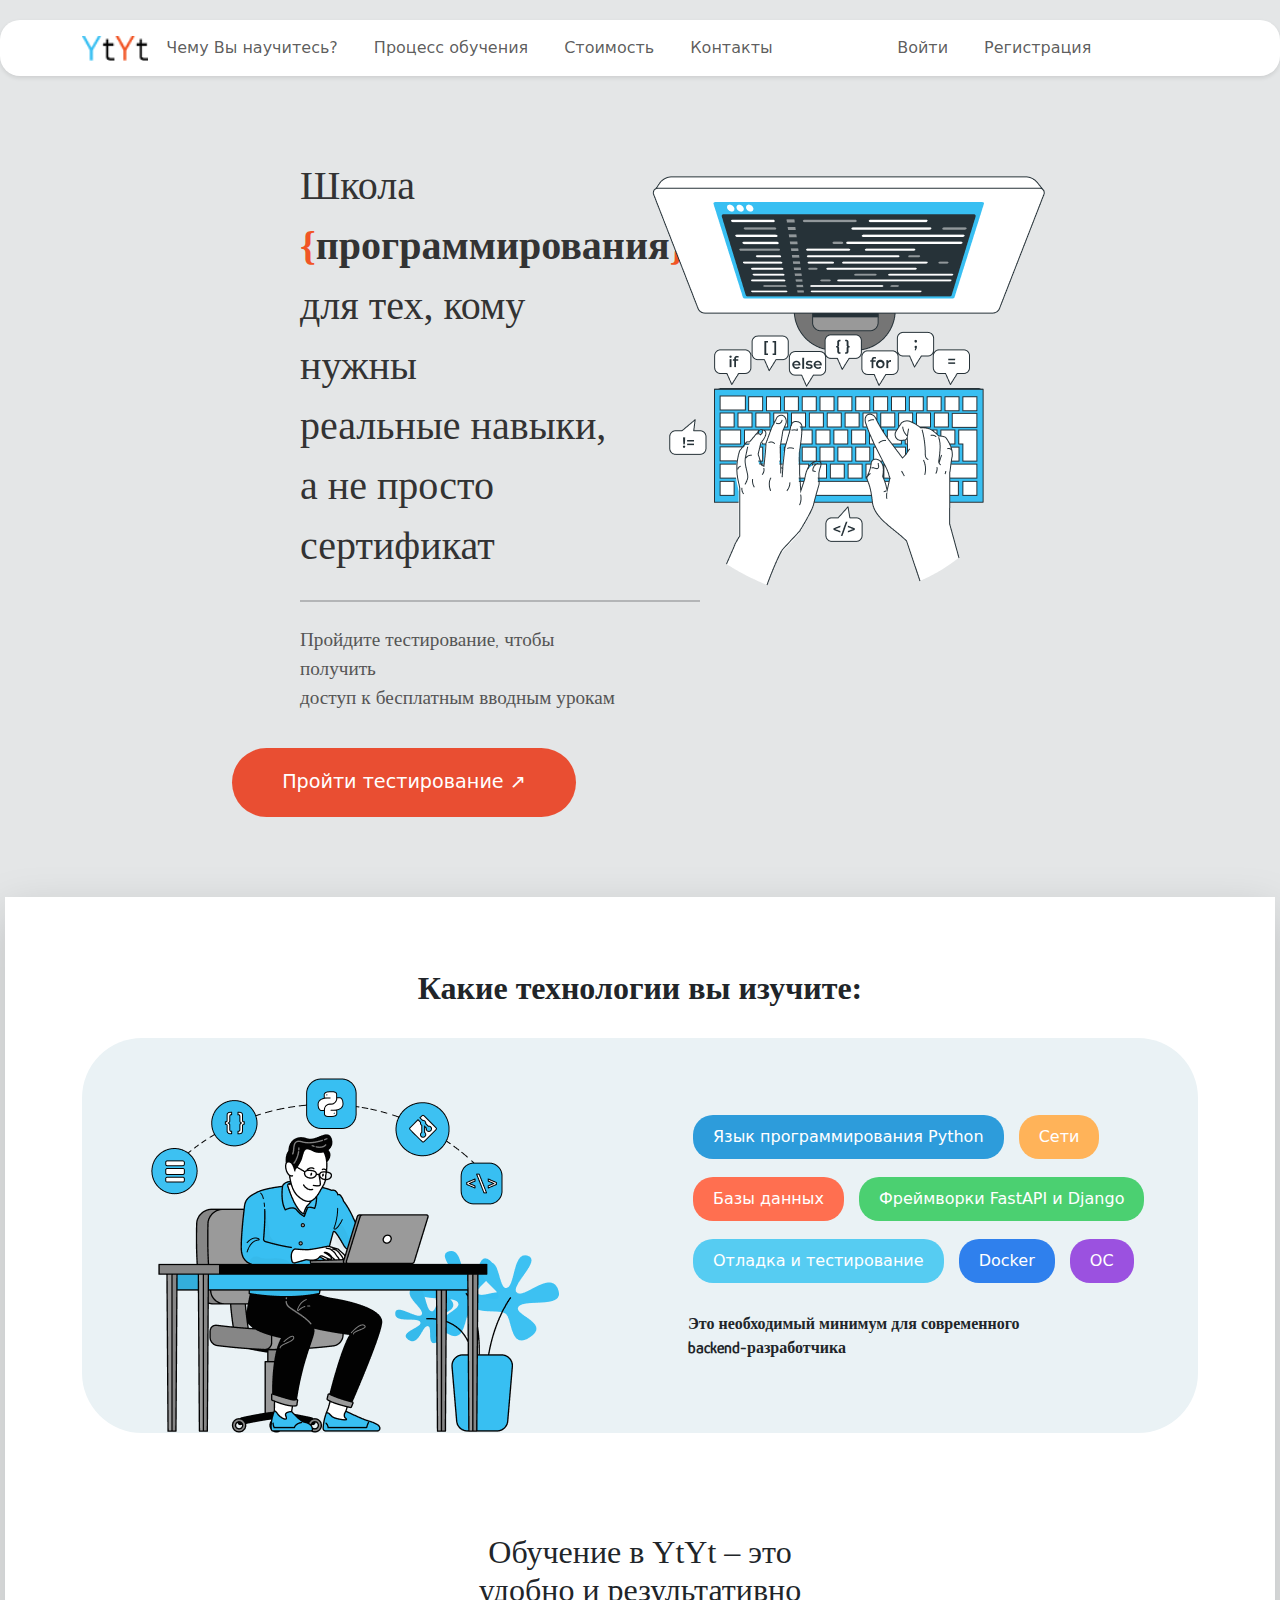
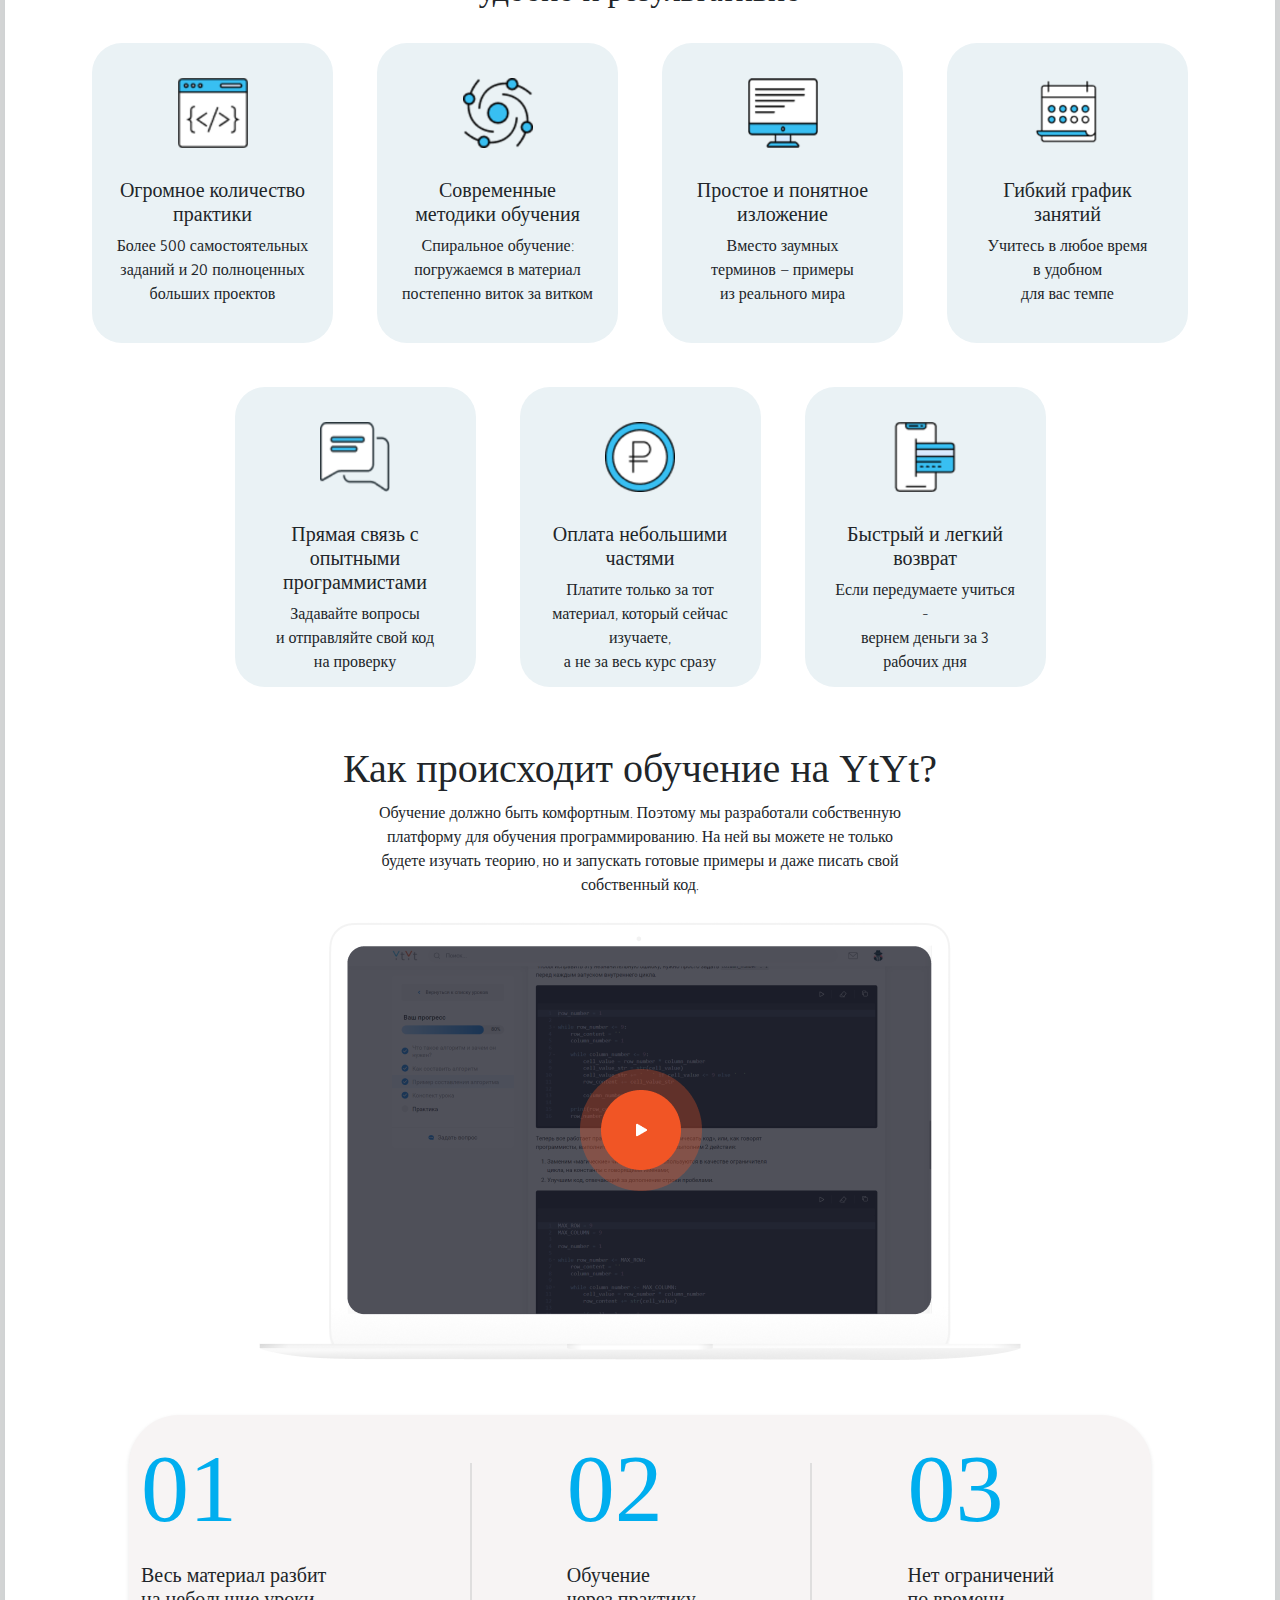
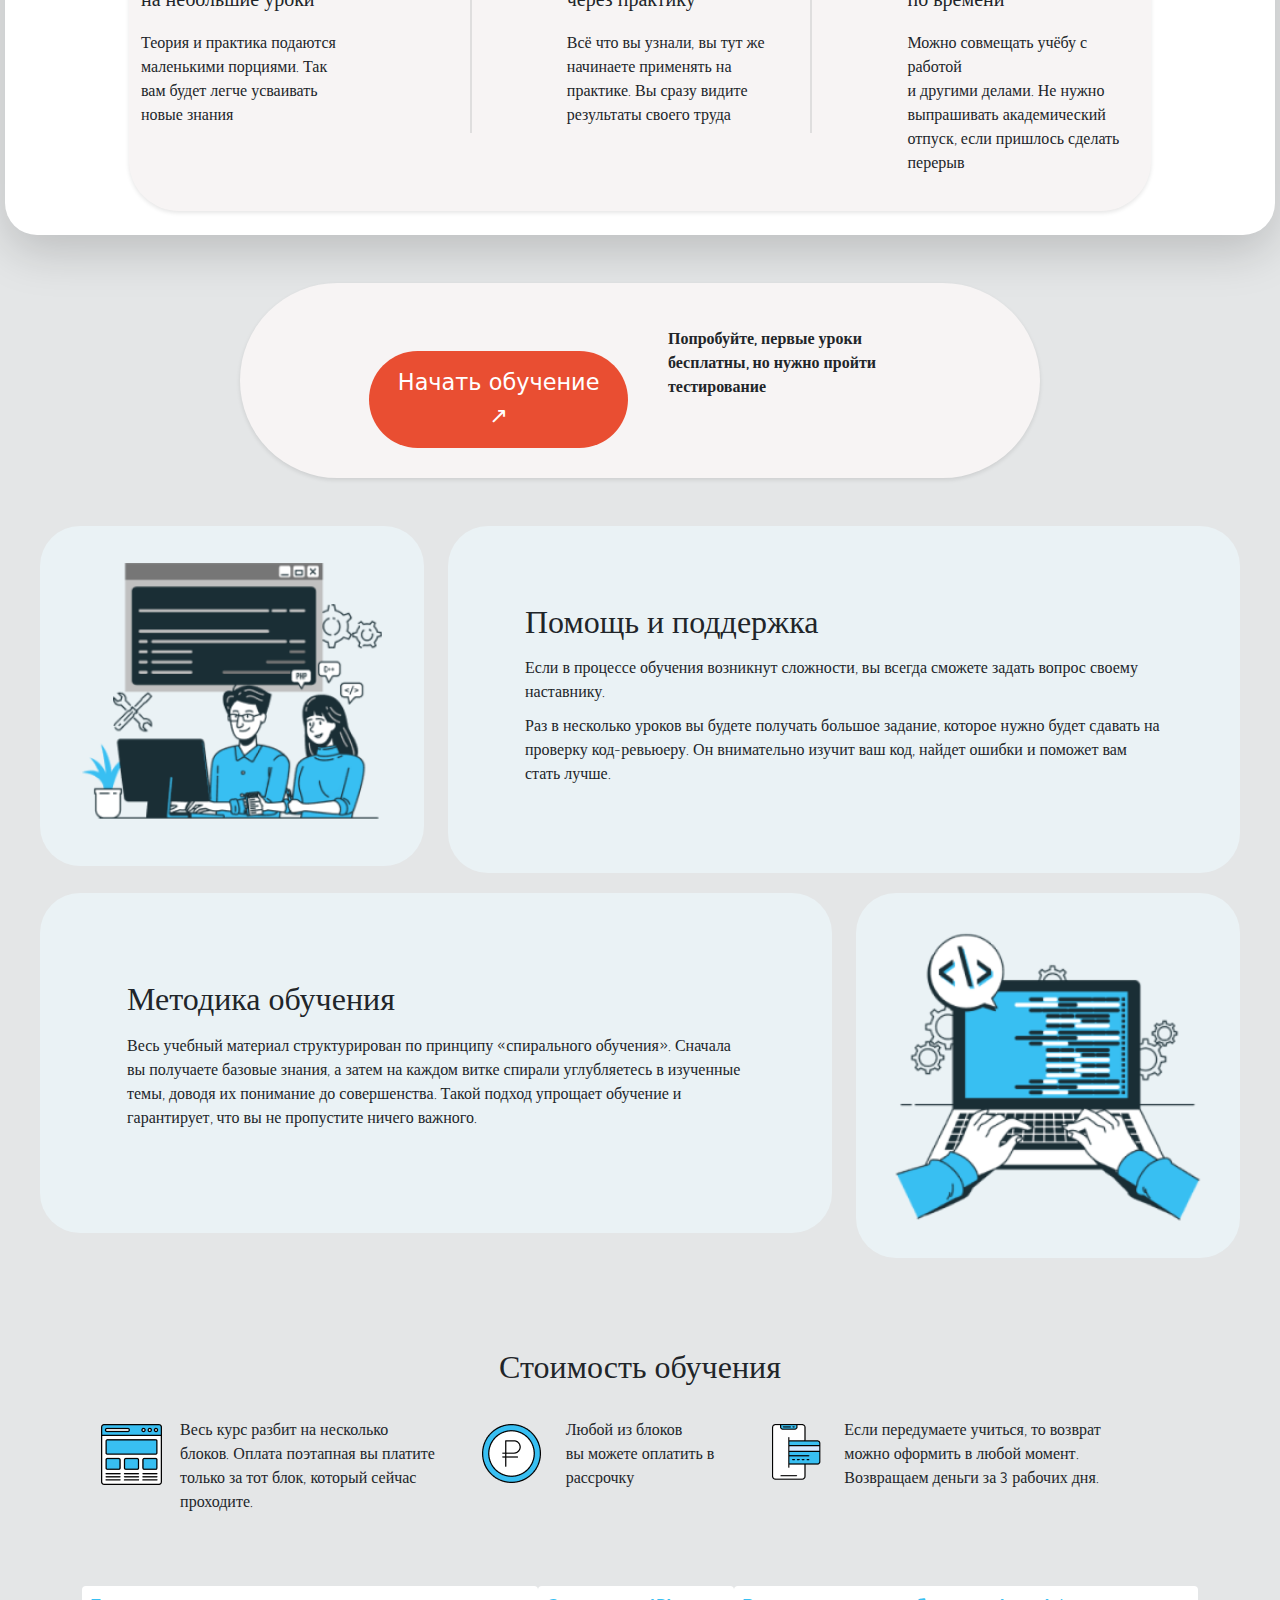
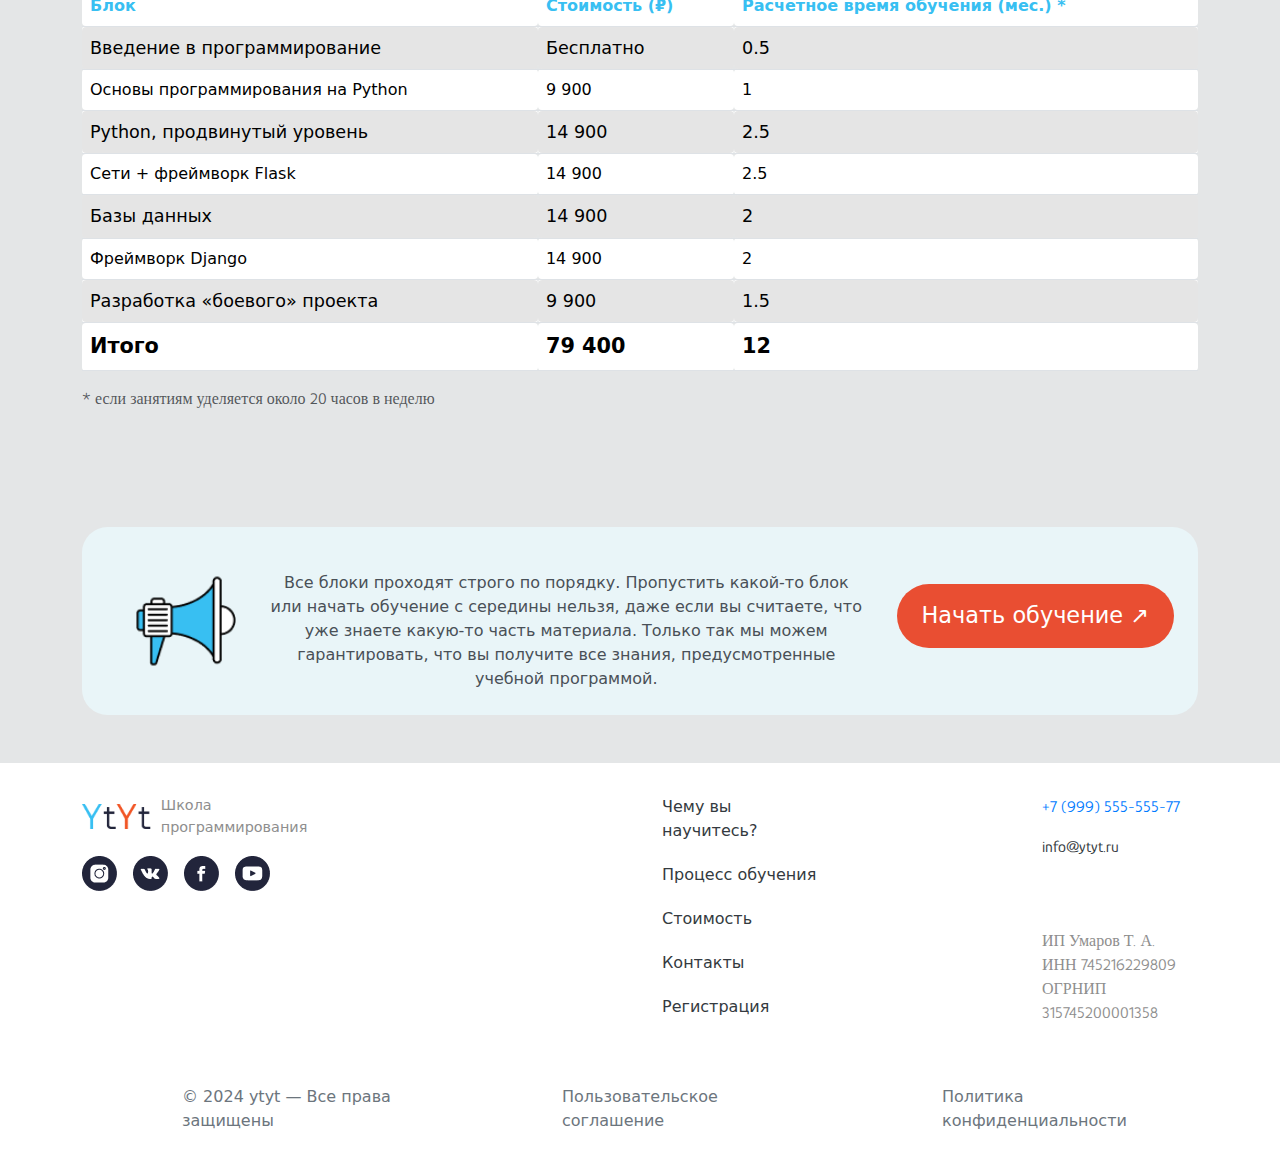
==== index.html @ fc4d0252 "Add files via upload" ====
﻿<!DOCTYPE html>
<html lang="ru">
<head>
    <meta charset="UTF-8">
    <meta name="viewport" content="width=device-width, initial-scale=1.0">
    <title>Школа программирования</title>
    <link rel="stylesheet" href="style.css">
    <script src="js/modal.js"></script>
    <script src="js/video.js"></script>
    <script src="js/jquery-3.5.1.min.js"></script>
    <link href="boostrap/css/bootstrap.min.css" rel="stylesheet">
</head>
<body class="background1">
        <nav class="navbar navbar-expand-lg navbar-white bg-white mx-auto" style="border-radius: 20px; max-width: 1350px; box-shadow: 0 2px 4px rgba(0,0,0,0.1); margin-top: 20px;">
            <div class="container">
                <a href="index.html" title="header-page"><div class="logo">
                    <img src="images/logo.png" alt="Logo">
                </div></a>
              <button class="navbar-toggler" type="button" data-bs-toggle="collapse" data-bs-target="#navbarNavDropdown" aria-controls="navbarNavDropdown" aria-expanded="false" aria-label="Toggle navigation">
                <span class="navbar-toggler-icon"></span>
              </button>
              <div class="collapse navbar-collapse" id="navbarNavDropdown">
                <ul class="navbar-nav">
                  <li class="nav-item">
                    <a class="nav-link" href="" rel="noopener noreferrer" target="_blank" data-bs-toggle="modal" data-bs-target="#NonePage">Чему Вы научитесь?</a>
                  </li>
                  <li class="nav-item">
                    <a class="nav-link" href="" rel="noopener noreferrer" target="_blank" data-bs-toggle="modal" data-bs-target="#NonePage">Процесс обучения</a>
                  </li>
                  <li class="nav-item">
                    <a class="nav-link" href="" rel="noopener noreferrer" target="_blank" data-bs-toggle="modal" data-bs-target="#NonePage">Стоимость</a>
                  </li>
                  <li class="nav-item">
                    <a class="nav-link" href="" rel="noopener noreferrer" target="_blank" data-bs-toggle="modal" data-bs-target="#NonePage">Контакты</a>
                  </li>
                </ul>
                <ul class="navbar-nav mx-auto">
                    <li class="nav-item">
                      <a class="nav-link btn btn-primary" href="login.html">Войти</a>
                    </li>
                    <li class="nav-item">
                      <a class="nav-link btn btn-outline-primary" href="register.html">Регистрация</a>
                    </li>
                  </ul>
              </div>
            </div>
          </nav>
<main>
    <div class="row">
    <section class="hero col-md-6">
        <h2>Школа <span style="font-weight: bold;"><span style="color:#F15525">{</span>программирования<span style="color:#F15525">}</span></span> <br>для тех, кому нужны<br> реальные навыки, <br>а не просто сертификат</h2>
        <hr class="divider">
        <p>Пройдите тестирование, чтобы получить <br> доступ к бесплатным вводным урокам</p>
        <a href="" class="btn1" data-bs-toggle="modal" data-bs-target="#exampleModal">Пройти тестирование ↗</a>
    </section>
    <div class="image-container col-md-4">
        <img src="images/keyboard.png" alt="Keyboard Illustration">
    </div>
</div>
</main>
    

<div class="modal fade" id="exampleModal" tabindex="-1" aria-labelledby="exampleModal" aria-hidden="true">
    <div class="modal-dialog modal-dialog-centered">
        <div class="modal-content">
            <div class="modal-header"  style="border: 0;">
                <button type="button" class="btn-close" data-bs-dismiss="modal" aria-label="Close"></button>
            </div>
            <div class="modal-body" style="border: 0;">
                <h5>Перед тем, как приступить к обучению, необходимо пройти небольшой тест</h5>
                <p style="font-weight: normal; font-family: Arial, Helvetica, sans-serif; margin-top: 20px;">Тест состоит из 4 заданий на логическое мышление и прочие навыки, необходимые программисту. Задания не самые простые. Но ни в коем случае не выбирайте ответы наугад. Если вы не можете дать правильный ответ - выбирайте пункт "Не знаю".</p>
            </div>
            <div class="modal-footer"  style="border: 0;">
                <a href="#test" class="btn2" style="margin-right: 120px;" data-bs-toggle="modal" data-bs-target="#exampleModal2">Начать тест ↗</a>
            </div>
        </div>
    </div>
</div>

<div class="modal fade" id="exampleModal2" tabindex="-1" aria-labelledby="exampleModal2" aria-hidden="true">
    <div class="modal-dialog">
        <div class="modal-content">
            <div class="modal-header" style="border: 0;">
                <h5 class="modal-title-pill" id="exampleModalLabel2">ЗАДАНИЕ №1</h5>
                <button type="button" class="btn-close" data-bs-dismiss="modal" aria-label="Close"></button>
            </div>
            <div class="modal-body" style="border: 0;">
                Иван Иванович купил в магазине у дома несколько пачек макарон по 40 рублей, несколько пачек печенья по 32 рубля и 2 пакета сока. Продавщица сказала, что с него 525 рублей (скидка не предусмотрена). Иван Иванович заявил, что его пытаются обсчитать. Действительно ли продавщица ошиблась в подсчетах?
                <form id="Form1">
                    <div class="form-check mt-3">
                        <input class="form-check-input" type="radio" name="answer" id="answer1" value="option1">
                        <label class="form-check-label" for="answer1">
                            Да, сумма явно неверная
                        </label>
                    </div>
                    <div class="form-check">
                        <input class="form-check-input" type="radio" name="answer" id="answer2" value="option2">
                        <label class="form-check-label" for="answer2">
                            Нет, такая сумма вполне могла получиться
                        </label>
                    </div>
                    <div class="form-check">
                        <input class="form-check-input" type="radio" name="answer" id="answer3" value="option3">
                        <label class="form-check-label" for="answer3">
                            Не знаю, не получается решить
                        </label>
                    </div>
                </form>
            </div>
            <div class="modal-footer" style="border: 0;">
                <a href="#test" class="btn2" style="margin-right: 120px; font-size: 1.5rem;" data-bs-toggle="modal" id="openModalButton">Ответить →</a>
            </div>
        </div>
    </div>
</div>
<div class="modal fade" id="errorModal" tabindex="-1" aria-labelledby="errorModal" aria-hidden="true">
    <div class="modal-dialog">
        <div class="modal-content">
            <div class="modal-header" style="border: 0;">
                <h5 class="modal-title" id="errorModalLabel" style="margin-right: 170px;">Ошибка</h5>
            </div>
            <div class="modal-body" style="border: 0;">
                Пожалуйста, выберите хотя бы один вариант.
            </div>
            <div class="modal-footer" style="border: 0;">
                <a href="#test" class="btn2" style="margin-right: 135px; font-size: 1.5rem;" data-bs-toggle="modal" data-bs-target="#exampleModal2">Назад ←</a>
            </div>
        </div>
    </div>
</div>

<div class="modal fade" id="exampleModal3" tabindex="-1" aria-labelledby="exampleModal3" aria-hidden="true">
    <div class="modal-dialog">
        <div class="modal-content">
            <div class="modal-header" style="border: 0;">
                <h5 class="modal-title-pill" id="exampleModalLabe3">ЗАДАНИЕ №1</h5>
                <button type="button" class="btn-close" data-bs-dismiss="modal" aria-label="Close"></button>
            </div>
            <div class="modal-body" style="border: 0;">
                <h5>Правильно! С логикой у вас все отлично</h5>
                <p style="font-weight: normal; font-family: Arial, Helvetica, sans-serif; margin-top: 20px;">Так как 1 пачка макарон стоит 40 рублей, то любое количество пачек будет стоить четное число рублей. Аналогично с печеньем. А так как пакетов сока ровно 2, то за сок тоже нужно будет отдать четное число рублей. Получается, что ни при каких условиях в результате не может получиться нечетное число 525, а значит, продавщица действительно пыталась обсчитать Ивана Ивановича. <br> <br>В этом задании проверялось ваше логическое мышление. Это критически важный навык для любого программиста.</p>
            </div>
            <div class="modal-footer" style="border: 0;">
                <a href="#test" class="btn2" style="margin-right: 135px; font-size: 1.5rem;" data-bs-toggle="modal" data-bs-target="#exampleModal4">Далее →</a>
            </div>
        </div>
    </div>
</div>

<div class="modal fade" id="exampleModal4" tabindex="-1" aria-labelledby="exampleModal4" aria-hidden="true">
    <div class="modal-dialog">
        <div class="modal-content">
            <div class="modal-header" style="border: 0;">
                <div class="modal-title-pill text-center" style="margin-left: 135px;">
                <img src="images/like.png" alt="like">
                <h5 id="exampleModalLabe4">Набрано 4/4</h5>
            </div>
                <button type="button" class="btn-close" data-bs-dismiss="modal" aria-label="Close"></button>
            </div>
            <div class="modal-body" style="border: 0;">
                <h5>Это великолепный результат! У вас есть все шансы стать отличным программистом. Начните обучение прямо сейчас, доступ ко вводным урокам уже открыт</h5>
            </div>
            <div class="modal-footer" style="border: 0;">
                <a href="#test" class="btn2" style="margin-right: 80px; font-size: 1rem;" data-bs-toggle="modal" data-bs-target="#exampleModal4">Начать учиться бесплатно →</a>
            </div>
        </div>
    </div>
</div>
        <div class="modal fade" id="NonePage" tabindex="-1" aria-labelledby="NonePage" aria-hidden="true">
            <div class="modal-dialog modal-dialog-centered">
                <div class="modal-content">
                    <div class="modal-header"  style="border: 0;">
                        <button type="button" class="btn-close" data-bs-dismiss="modal" aria-label="Close"></button>
                    </div>
                    <div class="modal-body" style="border: 0;">
                        <h5>Упс... Технические шоколадки</h5>
                        <p style="font-weight: normal; font-family: Arial, Helvetica, sans-serif; margin-top: 20px;">Страница пока-что в разработке, но вы не отчаивайтесь</p>
                    </div>
                    <div class="modal-footer"  style="border: 0;">
                        <a target="_blank" href="https://контракт-на-сво.рф" class="btn2" style="margin-right: 50px;">Подписаться на новости ↗</a>
                    </div>
                </div>
            </div>
        </div>
    
<div class="shadow-lg p-4 mb-5 bg-body rounded-bottom-5"  style="margin-left: 5px; margin-right: 5px;">
    <div class="container">
<h2 class="text-center mt-5" style="font-weight: bold; margin-bottom: 30px;">Какие технологии вы изучите:</h2>
<div class="fon2">
<div class="row">
<div class="container text-center col-md-6" style="margin-top: 40px;">
    <div>
      <img src="images/Group_1175.png" alt="технологии">
    </div>
</div>
<div class="container mt-5 px-5 col-md-6">
    <div class="mt-4">
        <span class="tech-bubble bg-python">Язык программирования Python</span>
        <span class="tech-bubble bg-seti">Сети</span>
    </div>
    <div class="mt-2">
        <span class="tech-bubble bg-db">Базы данных</span>
        <span class="tech-bubble bg-framework">Фреймворки FastAPI и Django</span>
    </div>
    <div class="mt-2">
        <span class="tech-bubble bg-debug">Отладка и тестирование</span>
        <span class="tech-bubble bg-docker">Docker</span>
        <span class="tech-bubble bg-os">ОС</span>
    </div>
    <p class="mt-4" style="font-weight: bold;">Это необходимый минимум для современного <Br>backend-разработчика</p>
</div>
</div>
</div>
</div>

    <div class="container mt-5">
        <h2 class="text-center">Обучение в YtYt – это <br>удобно и результативно</h2>
        <div class="row mt-4">
            <div class="col-md-6 col-lg-3">
                <div class="feature-box">
                    <div class="icon"><img src="images/svg-gobbler_1.png" alt="code"></div>
                    <h5>Огромное количество практики</h5>
                    <p>Более 500 самостоятельных<br> заданий и 20 полноценных<br> больших проектов</p>
                </div>
            </div>
            <div class="col-md-6 col-lg-3">
                <div class="feature-box">
                    <div class="icon"><img src="images/svg-gobbler_3.png" alt="methods"></div>
                    <h5>Современные методики обучения</h5>
                    <p>Спиральное обучение: <br>погружаемся в материал <br>постепенно виток за витком</p>
                </div>
            </div>
            <div class="col-md-6 col-lg-3">
                <div class="feature-box">
                    <div class="icon"><img src="images/Group_1182.png" alt="the presentation"></div>
                    <h5>Простое и понятное изложение</h5>
                    <p>Вместо заумных<br> терминов – примеры<br> из реального мира</p>
                </div>
            </div>
            <div class="col-md-6 col-lg-3">
                <div class="feature-box">
                    <div class="icon"><img src="images/Group_1176.png" alt="calendar"></div>
                    <h5>Гибкий график<br> занятий</h5>
                    <p>Учитесь в любое время<br> в удобном<br> для вас темпе</p>
                </div>
            </div>
        </div>
        <div class="row mt-4" style="justify-content: center;">
            <div class="col-md-6 col-lg-3">
                <div class="feature-box">
                    <div class="icon"><img src="images/Group_1195.png" alt="chat"></div>
                    <h5>Прямая связь с опытными<br> программистами</h5>
                    <p>Задавайте вопросы<br> и отправляйте свой код <br>на проверку</p>
                </div>
            </div>
            <div class="col-md-6 col-lg-3">
                <div class="feature-box">
                    <div class="icon"><img src="images/svg-gobbler_(5)_1.png" alt="ruble"></div>
                    <h5>Оплата небольшими <br>частями</h5>
                    <p>Платите только за тот <br>материал, который сейчас<br> изучаете, <br>а не за весь курс сразу</p>
                </div>
            </div>
            <div class="col-md-6 col-lg-3">
                <div class="feature-box">
                    <div class="icon"><img src="images/svg-gobbler_(6)_1.png" alt="mobile"></div>
                    <h5>Быстрый и легкий <br>возврат</h5>
                    <p>Если передумаете учиться<br> - <br>вернем деньги за 3 <br>рабочих дня</p>
                </div>
            </div>
        </div>
    </div>


<div class="container mt-5">
    <h1 class="text-center">Как происходит обучение на YtYt?</h1>
    <p class="text-center">Обучение должно быть комфортным. Поэтому мы разработали собственную <br>платформу для обучения программированию. На ней вы можете не только<br> будете изучать теорию, но и запускать готовые примеры и даже писать свой<br> собственный код.</p>
    <div class="video-container">
        <div class="video-placeholder" onclick="playVideo()">
            <div class="play-button"><img src="images/Group_1178.png" alt="play-button"></div>
        </div>
        <iframe id="video" src="https://www.youtube.com/embed/dQw4w9WgXcQ?enablejsapi=1&rel=0" allow="accelerometer; autoplay; encrypted-media; gyroscope; picture-in-picture" allowfullscreen style="display:none;"></iframe>
    </div>
</div>

<div class="fon3">
<div class="container mt-5">
    <div class="row">
        <div class="col-md-4 feature-box2">
            <h2 class="my-3">01</h2>
            <h5>Весь материал разбит<br> на небольшие уроки</h5>
            <p>Теория и практика подаются<br> маленькими порциями. Так<br> вам будет легче усваивать<br> новые знания</p>
        </div>
        <div class="col-md-1 border-line d-none d-md-block my-5"></div>
        <div class="col-md-3 feature-box2">
            <h2 class="my-3">02</h2>
            <h5>Обучение <br>через практику</h5>
            <p>Всё что вы узнали, вы тут же<br> начинаете применять на <br>практике. Вы сразу видите<br> результаты своего труда</p>
        </div>
        <div class="col-md-1 border-line d-none d-md-block my-5"></div>
        <div class="col-md-3 feature-box2">
            <h2 class="my-3">03</h2>
            <h5>Нет ограничений<br> по времени</h5>
            <p>Можно совмещать учёбу с работой<br> и другими делами. Не нужно <br>выпрашивать академический<br> отпуск, если пришлось сделать<br> перерыв</p>
        </div>
    </div>
</div>
</div>
</div>
    
    
<div class="fon4 mx-auto">
    <div class="container d-flex flex-column align-items-center justify-content-center">
<div class="row">
<div class="text-center mt-5 col-md-6">
    <a href="#test" class="btn2" data-bs-toggle="modal" data-bs-target="#exampleModal">Начать обучение ↗</a>
</div>
<div class="tt mt-4 col-md-6">
<p class="mx-3" style="font-weight: bold;">Попробуйте, первые уроки<br> бесплатны, но нужно пройти<br> тестирование</p>
</div>
</div>
    </div>
</div>

<div class="wrapper mt-5">
    <div class="row">
        <div class="col-md-4">
            <div class="custom-card">
                <div class="image-container2 mx-auto" style="width: 300px; margin-top: 30px; margin-right: 10px;">
                    <img src="images/codde.png" alt="code">
                </div>
            </div>
        </div>
        <div class="col-md-8">
            <div class="custom-card help-support">
                <h3>Помощь и поддержка</h3>
                <p>Если в процессе обучения возникнут сложности, вы всегда сможете задать вопрос своему наставнику.</p>
                <p>Раз в несколько уроков вы будете получать большое задание, которое нужно будет сдавать на проверку код-ревьюеру. Он внимательно изучит ваш код, найдет ошибки и поможет вам стать лучше.</p>
            </div>
        </div>
    </div>
    <div class="row">
        <div class="col-md-8">
            <div class="custom-card2">
                <h3>Методика обучения</h3>
                <p>Весь учебный материал структурирован по принципу «спирального обучения». Сначала вы получаете базовые знания, а затем на каждом витке спирали углубляетесь в изученные темы, доводя их понимание до совершенства. Такой подход упрощает обучение и гарантирует, что вы не пропустите ничего важного.</p>
            </div>
        </div>
        <div class="col-md-4">
            <div class="custom-card">
                <div class="image-container2 mx-auto" style="width: 320px; margin-top: 55px; margin-right: 10px;">
                    <img src="images/computer.png" alt="computer">
                </div>
            </div>
        </div>
    </div>
</div>

<div class="container">
    <div class="row">
        <div class="col-12 text-center" style="margin-top: 70px;">
            <h2>Стоимость обучения</h2>
        </div>
    </div>
<div class="row" style="padding-top: 15px;">
    <div class="col-md-1 d-flex flex-column align-items-center my-2" style="padding-left: 40px; padding-top: 6px;">
        <img src="images/calendar2.png" alt="calendar">
    </div>
    <div class="col-md-3 d-flex flex-column align-items-center my-2">
        <p>Весь курс разбит на несколько <br>блоков. Оплата поэтапная вы платите <br>только за тот блок, который сейчас <br>проходите.</p>
    </div>
    <div class="col-md-1 d-flex flex-column align-items-center my-2" style="padding-left: 40px; padding-top: 6px;">
        <img src="images/ruble2.png" alt="ruble">
    </div>
    <div class="col-md-2 d-flex flex-column align-items-center my-2">
        <p>Любой из блоков <br>вы можете оплатить в <br> рассрочку</p>
    </div>
    <div class="col-md-1 d-flex flex-column align-items-center my-2" style="padding-left: 40px; padding-top: 6px;">
        <img src="images/mobile-card.png" alt="mobile-card">
    </div>
    <div class="col-md-3 d-flex flex-column align-items-center my-2">
        <p>Если передумаете учиться, то возврат<br> можно оформить в любой момент.<br> Возвращаем деньги за 3 рабочих дня.</p>
    </div>
</div>
</div>

<div class="container mt-5">
    <table class="table">
        <thead>
        <tr>
            <th style="color: #38BFF2;">Блок</th>
            <th style="color: #38BFF2;">Стоимость (₽)</th>
            <th style="color: #38BFF2;">Расчетное время обучения (мес.) *</th>
        </tr>
        </thead>
        <tbody>
        <tr class="table-active">
            <td>Введение в программирование</td>
            <td>Бесплатно</td>
            <td>0.5</td>
        </tr>
        <tr>
            <td>Основы программирования на Python</td>
            <td>9 900</td>
            <td>1</td>
        </tr>
        <tr class="table-active">
            <td>Python, продвинутый уровень</td>
            <td>14 900</td>
            <td>2.5</td>
        </tr>
        <tr>
            <td>Сети + фреймворк Flask</td>
            <td>14 900</td>
            <td>2.5</td>
        </tr>
        <tr class="table-active">
            <td>Базы данных</td>
            <td>14 900</td>
            <td>2</td>
        </tr>
        <tr>
            <td>Фреймворк Django</td>
            <td>14 900</td>
            <td>2</td>
        </tr>
        <tr class="table-active">
            <td>Разработка «боевого» проекта</td>
            <td>9 900</td>
            <td>1.5</td>
        </tr>
        <tr class="itog">
            <td>Итого</td>
            <td>79 400</td>
            <td>12</td>
        </tr>
        </tbody>
    </table>
    <p class="text-muted">* если занятиям уделяется около 20 часов в неделю</p>
</div>

<div class="container mt-5 py-5">
    <div class="info-block mx-auto content-container">
        <img src="images/rupor.png" alt="rupor">
        <div class="info-text mx-auto text-content">
            Все блоки проходят строго по порядку. Пропустить какой-то блок<br> или начать обучение с середины нельзя, даже если вы считаете, что<br> уже знаете какую-то часть материала. Только так мы можем<br> гарантировать, что вы получите все знания, предусмотренные<br> учебной программой.
        </div>
        <a href="#test" class="btn2" data-bs-toggle="modal" data-bs-target="#exampleModal">Начать обучение ↗</a>
    </div>
</div>

<footer class="footer">
    <div class="container">
        <div class="row">
            <div class="col-md-4">
                <a href="index.html" title="header-page" style="text-decoration: none" class="logo">
                    <img src="images/logo2.png" alt="logo-footer">
                    <div style="margin-left: 10px; font-size: 0.9rem; color: #8E8E8E;">Школа<br>программирования</div>
                </a>
                <div class="social-icons mt-3">
                    <a href="" rel="noopener noreferrer" target="_blank" data-bs-toggle="modal" data-bs-target="#NonePage"><img src="images/socseti.png" alt="socseti"></a>
                </div>
            </div>
            <div class="col-md-4">
                <div class="footer-links" style="margin-left: 200px;" >
                    <a href="" data-bs-toggle="modal" data-bs-target="#NonePage">Чему вы научитесь?</a>
                    <a href="" rel="noopener noreferrer" style="margin-top: 20px;" data-bs-toggle="modal" data-bs-target="#NonePage">Процесс обучения</a>
                    <a href="" rel="noopener noreferrer" style="margin-top: 20px;" data-bs-toggle="modal" data-bs-target="#NonePage">Стоимость</a>
                    <a href="" rel="noopener noreferrer" style="margin-top: 20px;" data-bs-toggle="modal" data-bs-target="#NonePage">Контакты</a>
                    <a href="" rel="noopener noreferrer" style="margin-top: 20px;" data-bs-toggle="modal" data-bs-target="#NonePage">Регистрация</a>
                </div>
            </div>
            <div class="col-md-4" style="margin-bottom: 20px;">
                <div class="contact-info" style="margin-left: 200px;">
                    <p><a href="tel:+79995555577" class="phone">+7 (999) 555-555-77</a></p>
                    <p><a href="mailto:info@ytyt.ru" class="email">info@ytyt.ru</a></p>
                    <p style="margin-top: 70px;">ИП Умаров Т. А.<br>ИНН 745216229809<br>ОГРНИП 315745200001358</p>
                </div>
            </div>
        </div>
        <div class="row bordertop">
            <div class="col-md-4">
                <div class="bottom-footer mt-4">
                    <a>© 2024 ytyt — Все права защищены</a>
                </div>
            </div>
            <div class="col-md-4">
                <div class="bottom-footer mt-4">
                    <a href="" rel="noopener noreferrer" data-bs-toggle="modal" data-bs-target="#NonePage">Пользовательское<br> соглашение</a>
                </div>
            </div>
            <div class="col-md-4">
                <div class="bottom-footer mt-4">
                    <a href="" rel="noopener noreferrer" data-bs-toggle="modal" data-bs-target="#NonePage">Политика<br> конфиденциальности</a>
                </div>
            </div>
        </div>
    </div>
</footer>

<script>
    $(document).ready(function() {
        $(document).ready(function() {
            $('#openModalButton').on('click', function() {
                var isRadioSelected = $('input[name="answer"]:checked').length > 0;

                if (isRadioSelected) {
                    $('#exampleModal3').modal('show');
                } else {
                    $('#errorModal').modal('show');
                }
            });
        });
    });
</script>
<script src="boostrap/js/bootstrap.min.js"></script>
</body>
</html>
---- style.css ----
@media only screen and (max-width: 768px) {
    .background1{
        margin-top: 10px;
    }
    .dd{
        margin-left: 50px;
    }
    .nav-link{
        margin-left: 0;
    }
    .nav-link2{
        margin-left: 100px;
    }
    .hero {
        margin-left: -150px;
    }
    br h1, br p{
        display: none;
    }
    .image-container {
        margin-top: 10px;
        margin-left: 200px;
        margin-bottom: 100px;
    }
    .tt{
        margin-left: 140px;
    }
}
@font-face {
    font-family: Gilroy;
    src: url(fonts/gilroy-bold.ttf);
    font-family: Gilroy Regular;
    src: url(fonts/gilroy-regular.ttf);
    font-family: Glory Regular;
    src: url(fonts/glory-regular.ttf);
}

.tt{
    text-align: start;
}

h1, h2, h3, h4, h5{
    font-family: Gilroy, 'Comic Sans MS', cursive;
}
p{
    font-family: Glory Regular, 'Comic Sans MS', cursive;
}
body {
    font-family: Gilroy, sans-serif;
    margin: 0;
    padding: 0;
    background-color: #f9f9f9;
}

.logo img {
    height: 25px;
}

nav ul {
    list-style-type: none;
    margin: 0;
    padding: 0;
    display: flex;
    gap: 10px;
}

nav ul li {
    display: inline;
}

nav ul li a {
    text-decoration: none;
    color: #333;
    padding: 10px 15px;
}

nav ul li .login-btn {
    background-color: #3abdf0;
    color: white;
    border-radius: 20px;
    padding: 10px 20px;
}

.hero {
    text-align: center;
    padding: 80px 20px;
}
.background1{
    background-color: #e4e6e7;
}

.hero h2 {
    font-size: 2.5em;
    color: #333;
    line-height: 1.5;
    text-align: left;
    margin-left: 300px;
}

.highlight {
    color: #e94e32;
}

.hero p {
    font-size: 1.2em;
    color: #555;
    margin-top: 20px;
    text-align: left;
    margin-left: 300px;
}
.hero a {
    font-size: 1.2em;
    margin-top: 20px;
    margin-left: 180px;
}

.btn1 {
    display: inline-block;
    margin-top: 30px;
    padding: 20px 50px;
    background-color: #e94e32;
    color: #fff;
    text-decoration: none;
    border-radius: 50px;
    font-size: 1.1em;
}

.image-container {
    margin-top: 100px;
    padding-top: 100px;
}

.hero img {
    width: 50%;
    max-width: 400px;
    height: auto;
}

.nav-link {
    color: #000;
    font-weight: bold;
    margin-left: 10px;
}
.nav-link2 {
    color: #000;
    text-decoration: none;
    margin-left: 500px;
}

.nav-link:hover {
    text-decoration: none;
    color: #00BFFF;
}
.dd{
    margin-left: 100px;
}
.divider {
    border: 1px solid;
    margin: 1.5rem 0;
    width: 100%;
    max-width: 400px;
    margin-left: 300px;
    margin-right: 100px;
  }

  .tech-bubble {
    display: inline-block;
    padding: 10px 20px;
    border-radius: 20px;
    color: white;
    margin: 5px;
}
.bg-python { background-color: #2D9CDB; }
.bg-db { background-color: #FF6F50; }
.bg-framework { background-color: #4BD071; }
.bg-debug { background-color: #56CCF2; }
.bg-docker { background-color: #2F80ED; }
.bg-os { background-color: #9B51E0; }
.bg-seti{ background-color: #FFB359;}
.tech-image {
    width: 60px;
    height: 60px;
    background-color: #F2F2F2;
    border-radius: 50%;
    display: flex;
    align-items: center;
    justify-content: center;
    font-size: 24px;
    margin: 10px;
}
.tech-icons {
    display: flex;
    justify-content: center;
    margin-bottom: 20px;
}
.fon2{
    background-color: #EAF2F5;
    border-radius: 60px;
    margin-bottom: 100px;
}

.feature-box {
    background-color: #EAF2F5;
    padding: 20px;
    border-radius: 30px;
    text-align: center;
    margin: 10px;
    height: 300px;
}
.feature-box img {
    width: 70px;
    height: 70px;
    margin-bottom: 15px;
    margin-top: 15px;
}
.feature-box p {
    margin: 0;
}
.icon {
    max-width: 500px;
    margin-bottom: 15px;
}

.video-container {
    position: relative;
    padding-top: 450px;
    margin-top: 20px;
}
.video-container iframe {
    position: absolute;
    top: 0;
    left: 0;
    width: 100%;
    height: 100%;
    border: 0;
}
.video-placeholder {
    position: absolute;
    top: 0;
    left: 0;
    width: 100%;
    height: 100%;
    display: flex;
    align-items: center;
    justify-content: center;
    cursor: pointer;
}
.video-placeholder .play-button {
    background-color: rgba(255, 0, 0, 0.7);
    border-radius: 50%;
    width: 60px;
    height: 60px;
    display: flex;
    align-items: center;
    justify-content: center;
    color: white;
    font-size: 24px;
}
.video-placeholder:hover .play-button {
    background-color: rgba(255, 0, 0, 0.9);
}
.custom-box-shadow{
    border-radius: 50px;
}

.feature-box2 {
    text-align: start;
    margin-bottom: 20px;
}
.feature-box2 h2 {
    color: #00AEEF;
    font-size: 6rem;
}
.feature-box2 p {
    font-size: 1rem;
    margin-top: 20px;
}
.btn2{
    display: inline-block;
    padding: 15px 25px;
    background-color: #e94e32;
    color: #fff;
    text-decoration: none;
    border-radius: 50px;
    font-size: 1.4em;
    margin-bottom: 10px;
}
.fon3{
    background-color: #f7f4f4;
    border-radius: 50px;
    margin-left: 100px;
    margin-right: 100px;
    box-shadow: 0 2px 4px rgba(0,0,0,0.1);
}
.fon4{
    justify-content: center;
    background-color: #f7f4f4;
    border-radius: 100px;
    margin-left: 400px;
    margin-right: 400px;
    margin-top: 30px;
    margin-bottom: 30px;
    box-shadow: 0 2px 4px rgba(0,0,0,0.1);
    padding: 20px;
    max-width: 800px;
}
.border-line {
    border-left: 2px solid #dfdede;
    color: #ffffff;
    height: 270px;
  }

.custom-card {
    border: none;
    background-color: #EAF2F5;
    padding: 20px;
    border-radius: 40px;
    margin-bottom: 20px;
}
.custom-card2 {
    border: none;
    background-color: #EAF2F5;
    padding: 87px;
    border-radius: 40px;
    margin-bottom: 20px;
}
.custom-card img {
    width: 100%;
    height: auto;
    max-width: 150px;
    margin-bottom: 20px;
}
.custom-card h3 {
    font-size: 2em;
    margin-bottom: 15px;
}
.custom-card2 h3 {
    font-size: 2em;
    margin-bottom: 15px;
}
.custom-card p {
    font-size: 1em;
    margin-bottom: 10px;
}
.help-support {
    padding: 77px;
    border-radius: 40px;
}
.image-container2 {
    display: flex;
    justify-content: center;
    align-items: center;
    margin-bottom: 20px;
    height: 250px;
}
.image-container2 img {
    max-width: 100%;
    height: auto;
}
.col-custom-image {
    max-width: 100px;
    margin: auto;
}
.wrapper {
    max-width: 1200px;
    margin: auto;
}

.table {
    width: 100%;
    margin-bottom: 1rem;
    color: #212529;
    padding-bottom: 0;
    border-bottom: none;
}
.table th, .table td {
    padding: 1rem;
    vertical-align: top;
    border-top: none;
    background-color: #f8f9fa;
    border-radius: 0.25rem;
}
.table th {
    font-weight: 600;
}
.table .table-active {
    font-size: 1.1rem;
}
.table .itog{
    font-weight: 700;
    font-size: 1.3rem;
}

.info-block {
    background-color: #e9f5f8;
    padding: 1.5rem;
    border-radius: 1.6rem;
    display: flex;
    align-items: center;
    justify-content: space-between;
}
.info-block img {
    width: 100px;
    height: 100px;
    margin-left: 30px;
}
.info-text {
    flex-grow: 1;
    margin-left: 5rem;
    margin-right: 1rem;
    font-size: 1rem;
    color: #495057;
    font-weight: normal;
    font-size: 1rem;
}

.footer {
    padding: 2rem 0;
    background-color: #ffffff;
}
.footer .logo {
    font-size: 1.2rem;
    display: flex;
    align-items: center;
}
.footer .logo span {
    color: #007bff;
}
.footer .logo span:nth-child(2) {
    color: #ff5722;
}
.footer .social-icons a {
    margin-right: 1rem;
    color: #343a40;
    font-size: 1.5rem;
    text-decoration: none;
}
.footer .social-icons a:hover {
    color: #ff5722;
}
.footer .footer-links a {
    color: #343a40;
    display: block;
    margin-bottom: 0.5rem;
    text-decoration: none;
}
.footer .footer-links a:hover {
    color: #007bff;
}
.footer .contact-info {
    color: #8E8E8E;
}
.footer .contact-info a.phone {
    color: #007bff;
    text-decoration: none;
}
.footer .contact-info a.phone:hover {
    color: #0056b3;
}
.footer .contact-info a.email {
    color: #343a40;
    text-decoration: none;
}
.footer .contact-info a.email:hover {
    color: #000000;
}
.footer .bottom-footer {
    color: #6c757d;
    text-align: start;
    margin-left: 100px;
}
.footer .bottom-footer a {
    color: #6c757d;
    margin-right: 1rem;
    text-decoration: none;
}
.footer .bottom-footer a:hover {
    color: #8E8E8E;
}

.modal-dialog {
    display: flex;
    align-items: center;
    min-height: calc(100vh - 1rem);
}


.modal-content {
    border-radius: 20px;
    background-color: #f8f9fa;
    padding: 20px;
}
.modal-header {
    border-bottom: none;
    display: flex;
    justify-content: flex-end;
}
.modal-header .btn-close {
    margin: 0;
}
.modal-body {
    text-align: center;
    font-size: 1rem;
}
.modal-footer {
    border: none;
    display: flex;
    justify-content: center;
}

.form-check-input[type="radio"] {
    appearance: none;
    -webkit-appearance: none;
    width: 20px;
    height: 20px;
    border: 2px solid #F15525;
    border-radius: 0;
    position: relative;
}

.form-check-input[type="radio"]:checked {
    background-color: #F15525;
}
.modal-title-pill {
    background-color: #EAEAEA;
    color: #000;
    border-radius: 50px;
    padding: 5px 20px;
    display: inline-block;
}

.content-container {
    text-align: center;
    margin-top: 20px;
}
.content-container img {
    max-width: 100%;
    height: auto;
}
.content-container .text-content {
    margin-top: 20px;
}
.content-container .btn {
    margin-top: 20px;
}
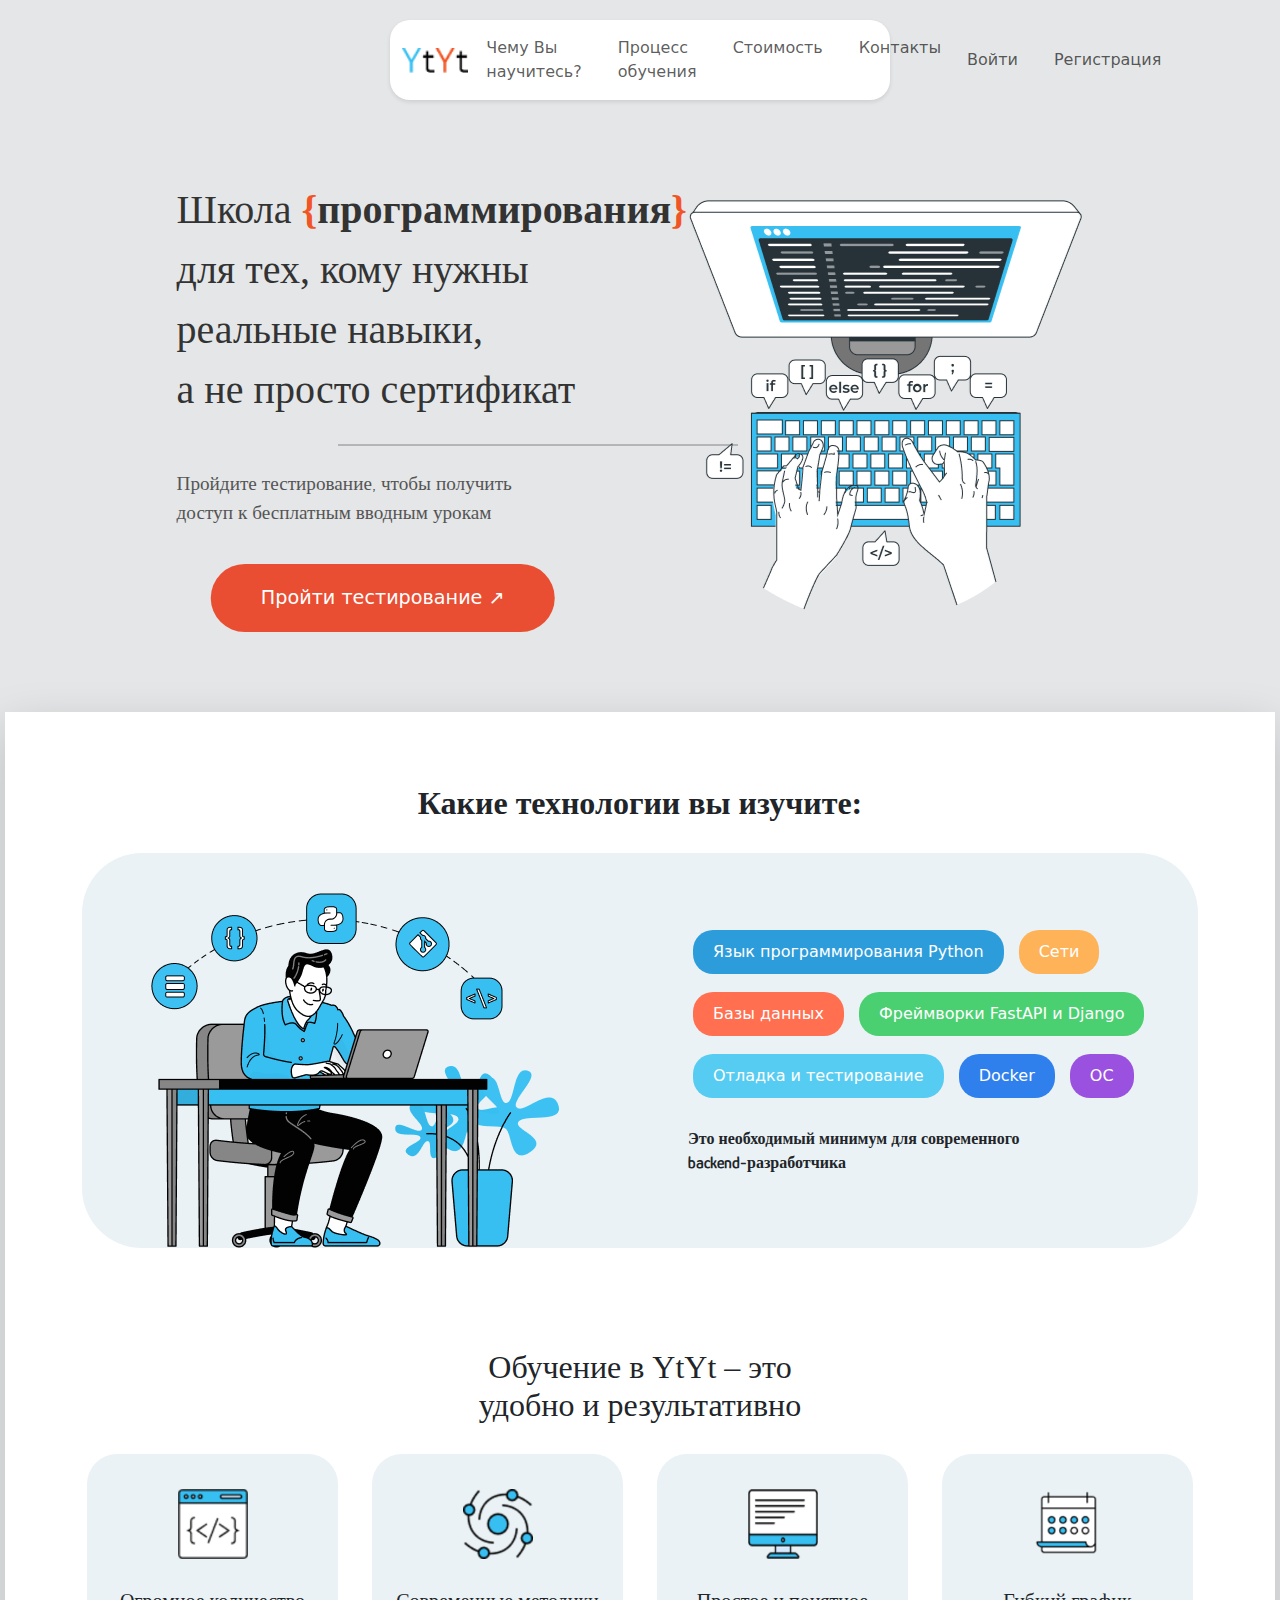
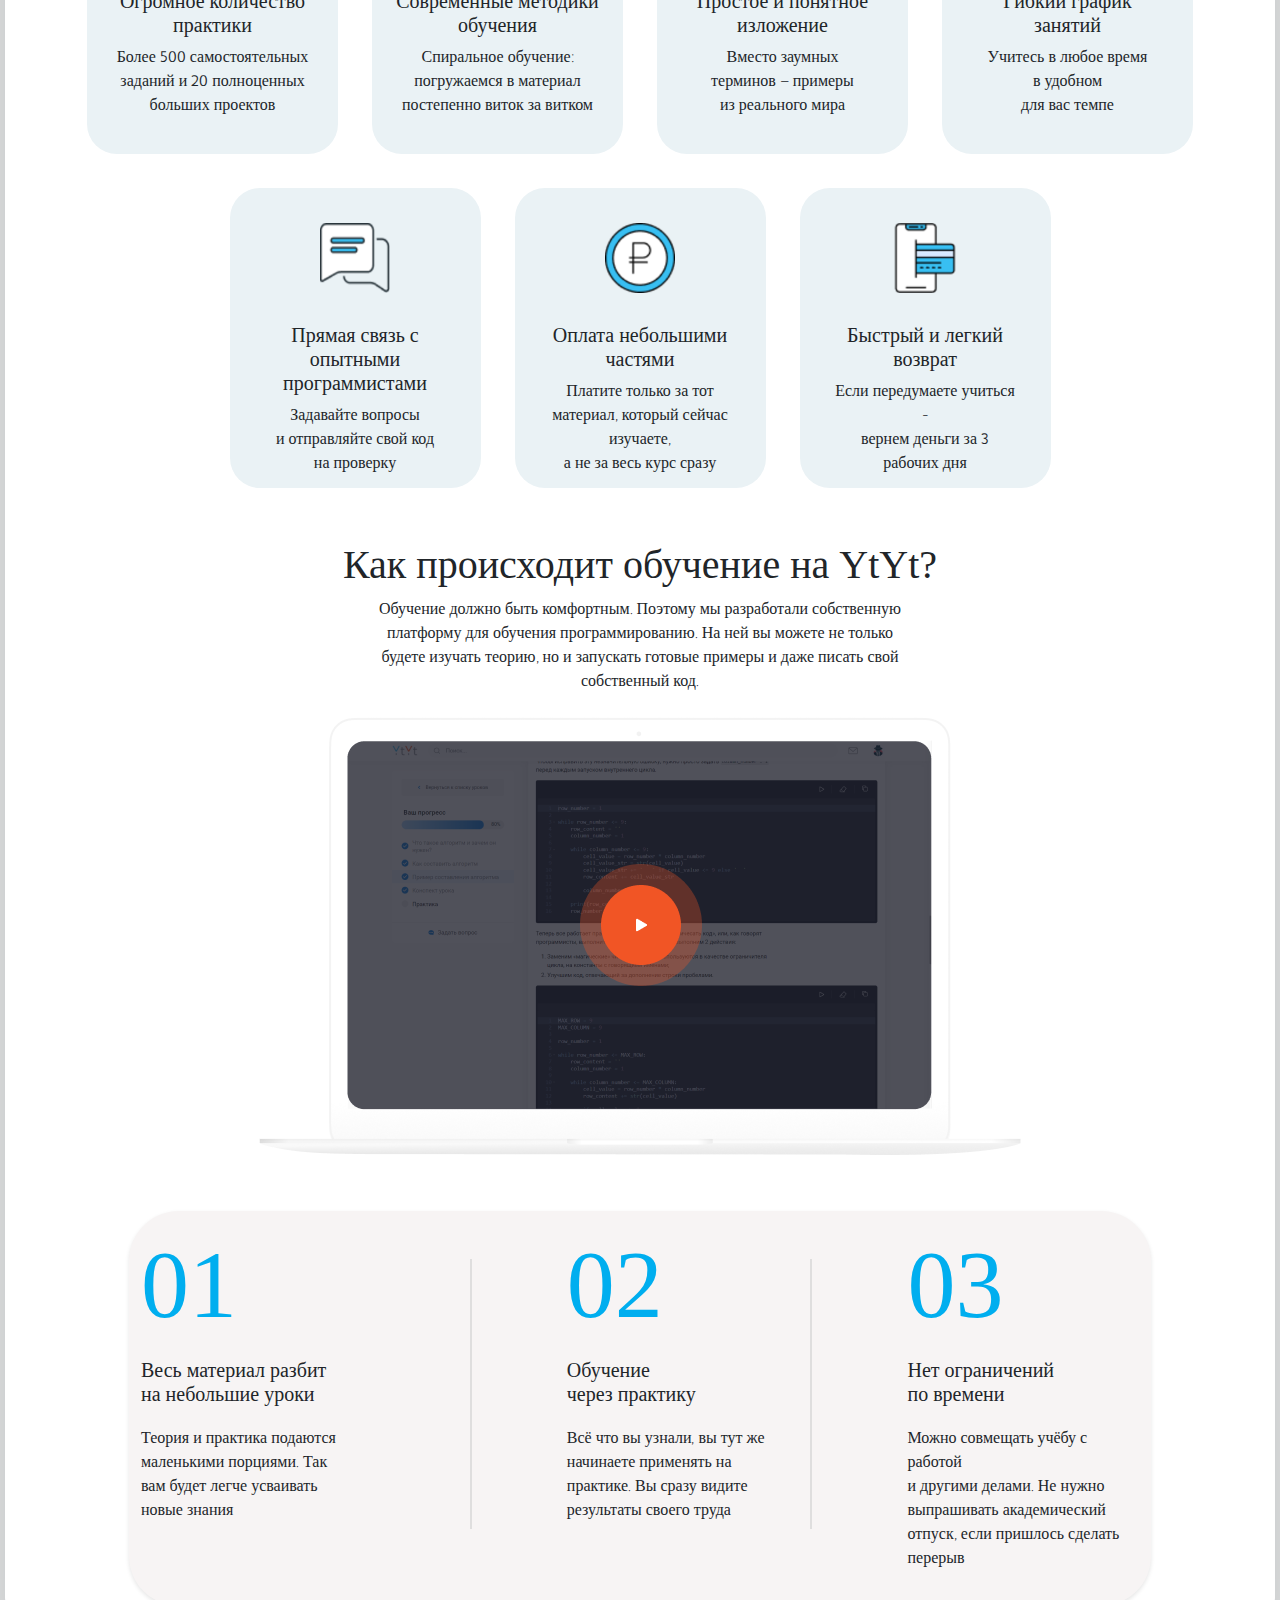
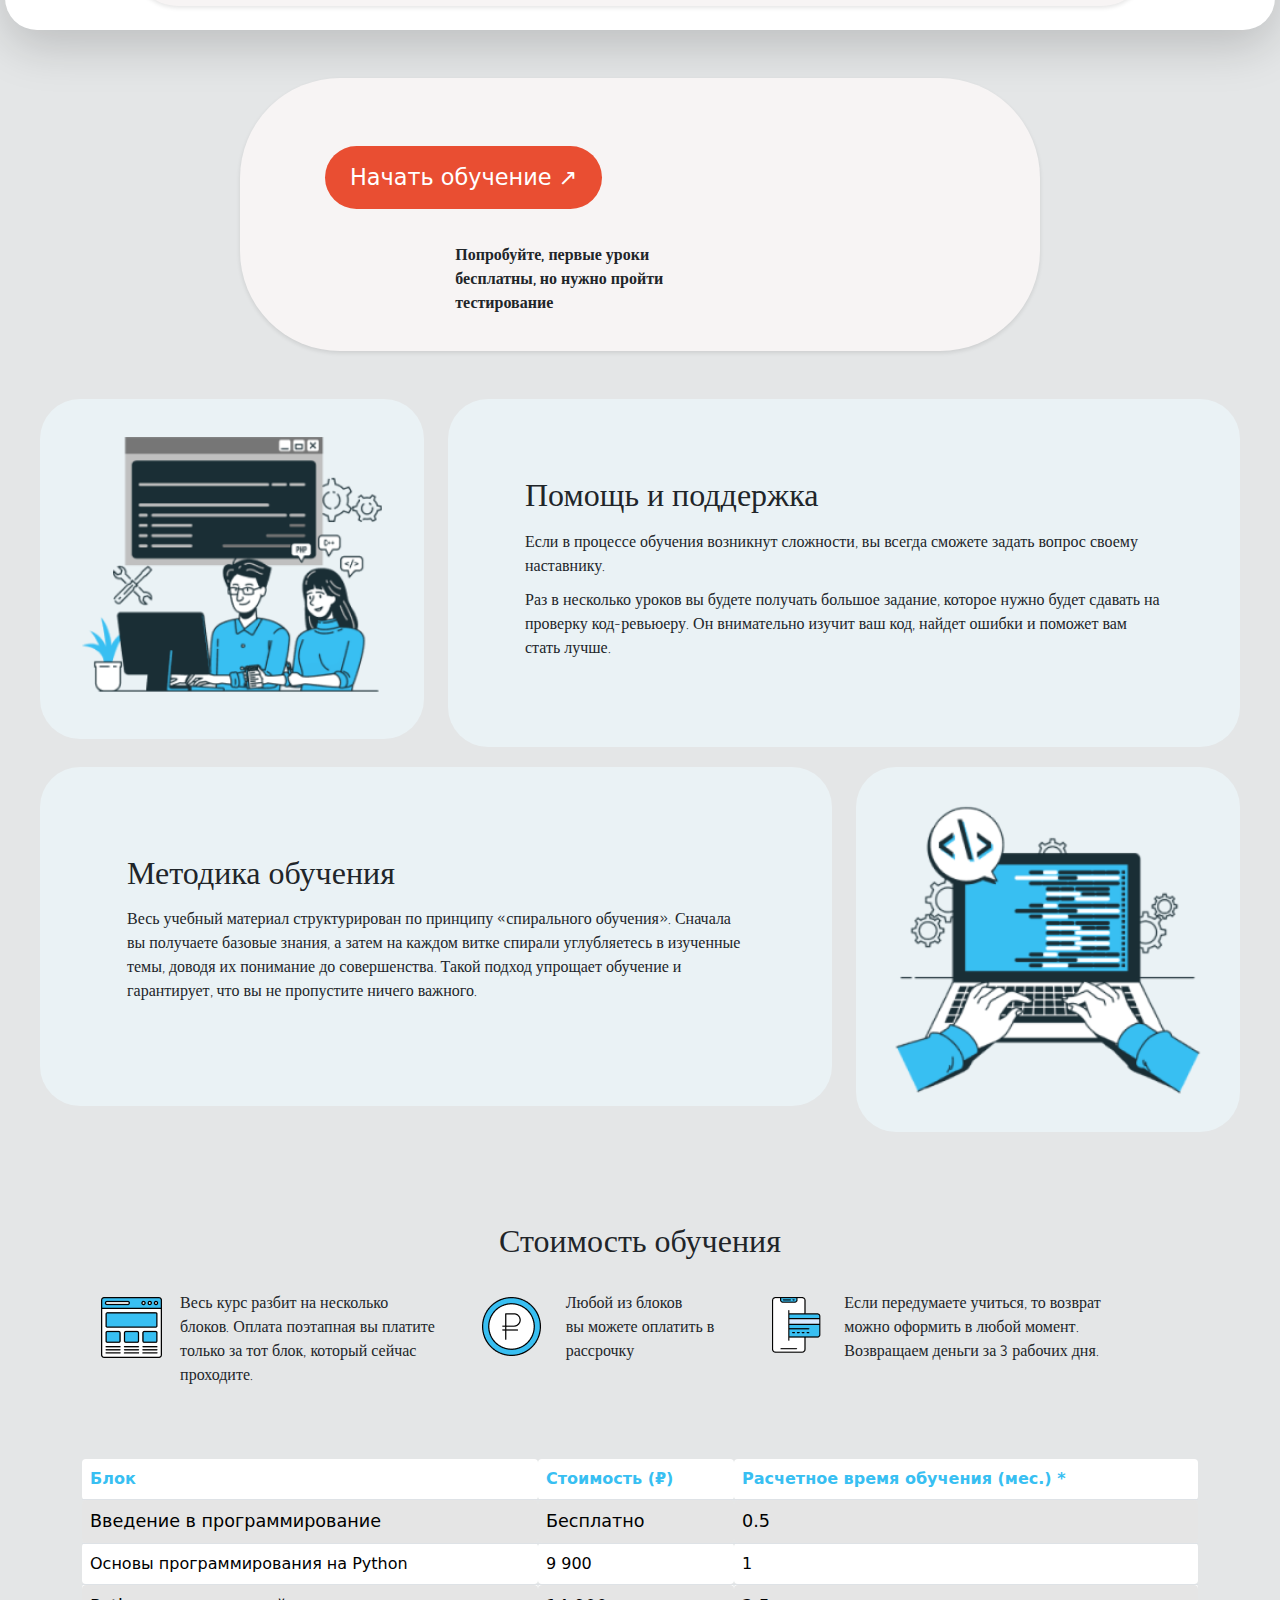
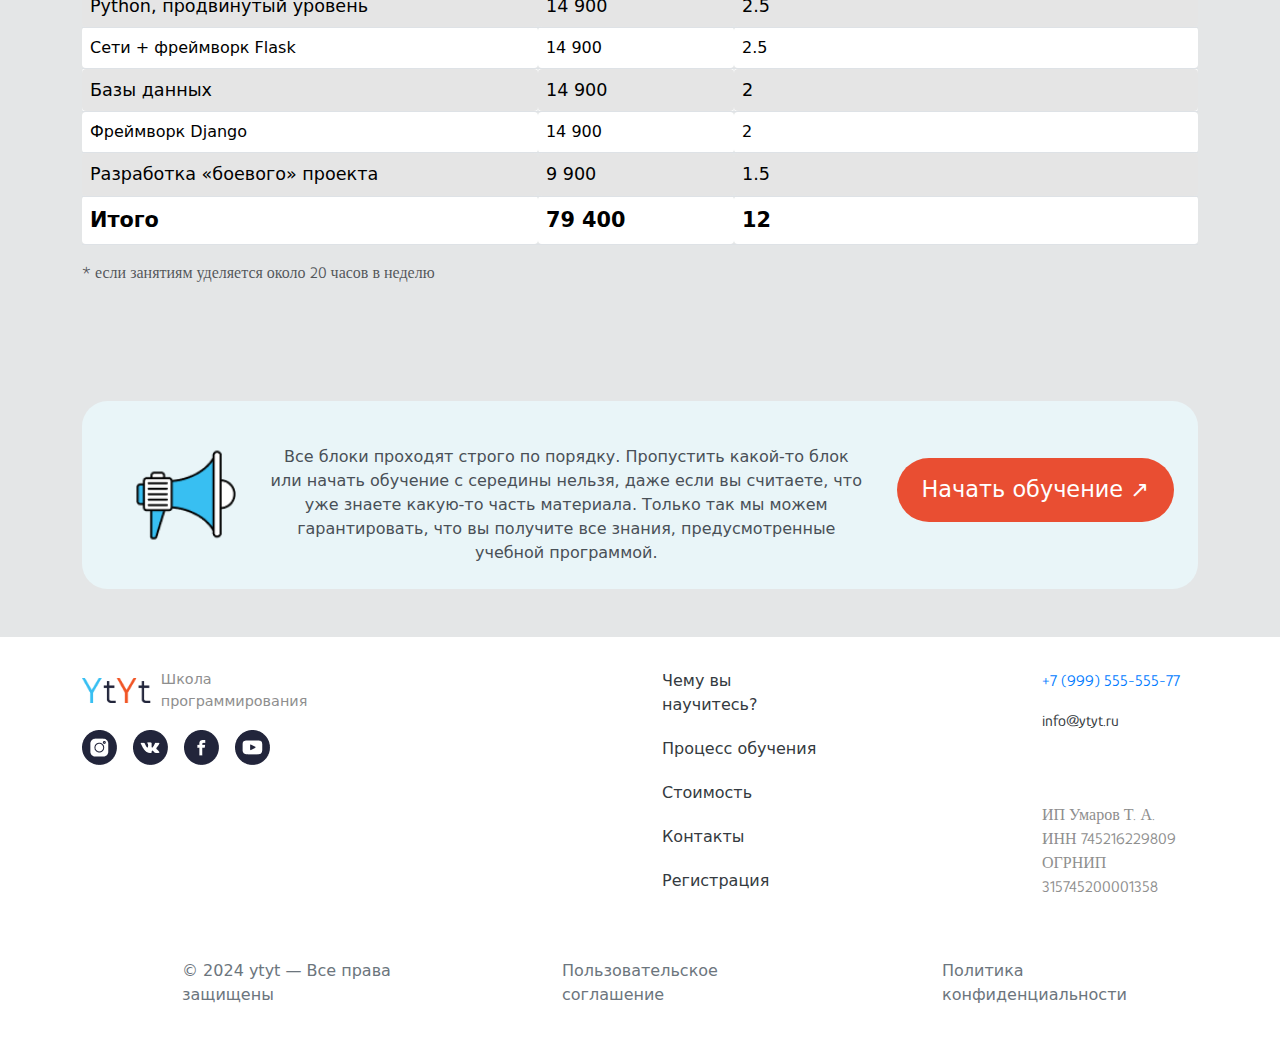
==== commit ce4128ef: "Add files via upload" ====
--- a/index.html
+++ b/index.html
@@ -11,7 +11,7 @@
     <link href="boostrap/css/bootstrap.min.css" rel="stylesheet">
 </head>
 <body class="background1">
-        <nav class="navbar navbar-expand-lg navbar-white bg-white mx-auto" style="border-radius: 20px; max-width: 1350px; box-shadow: 0 2px 4px rgba(0,0,0,0.1); margin-top: 20px;">
+        <nav class="navbar navbar-expand-lg navbar-white bg-white mx-auto" style="border-radius: 20px; max-width: 1450px; box-shadow: 0 2px 4px rgba(0,0,0,0.1); margin-top: 20px;">
             <div class="container">
                 <a href="index.html" title="header-page"><div class="logo">
                     <img src="images/logo.png" alt="Logo">
@@ -36,7 +36,7 @@
                 </ul>
                 <ul class="navbar-nav mx-auto">
                     <li class="nav-item">
-                      <a class="nav-link btn btn-primary" href="login.html">Войти</a>
+                      <a class="nav-link btn  btn-outline-primary" href="login.html">Войти</a>
                     </li>
                     <li class="nav-item">
                       <a class="nav-link btn btn-outline-primary" href="register.html">Регистрация</a>
--- a/style.css
+++ b/style.css
@@ -1,4 +1,34 @@
-@media only screen and (max-width: 768px) {
+@media only screen and (min-width: 412px) {
+    nav{
+        width: 500px;
+    }
+     .background1{
+        margin-top: 10px;
+    }
+   
+    .nav-link{
+        margin-left: 0;
+    }
+    .nav-link2{
+        margin-left: 100px;
+    }
+    
+    br h1, br p{
+        display: none;
+    }
+    .image-container {
+        margin-top: 10px;
+        margin-left: 0;
+        margin-bottom: 100px;
+    }
+    .divider{
+        transform: translate(70%, 0);
+    }
+    .hero a{
+        margin-left: 80px;
+    }
+}
+@media only screen and (min-width: 766px) {
     .background1{
         margin-top: 10px;
     }
@@ -14,6 +44,33 @@
     .hero {
         margin-left: -150px;
     }
+    br h1, br p{
+        display: none;
+    }
+    .image-container {
+        margin-top: 10px;
+        margin-left: 100px;
+        margin-bottom: 100px;
+    }
+    .tt{
+        margin-left: 140px;
+    }
+}
+@media only screen and (min-width: 1439px) {
+    nav{
+        width: 1150px;
+    }
+     .background1{
+        margin-top: 10px;
+    }
+   
+    .nav-link{
+        margin-left: 0;
+    }
+    .nav-link2{
+        margin-left: 100px;
+    }
+    
     br h1, br p{
         display: none;
     }
@@ -22,9 +79,7 @@
         margin-left: 200px;
         margin-bottom: 100px;
     }
-    .tt{
-        margin-left: 140px;
-    }
+   
 }
 @font-face {
     font-family: Gilroy;
@@ -35,6 +90,7 @@
     src: url(fonts/glory-regular.ttf);
 }
 
+
 .tt{
     text-align: start;
 }
@@ -94,7 +150,8 @@
     color: #333;
     line-height: 1.5;
     text-align: left;
-    margin-left: 300px;
+    left: 50%;
+    transform: translate(52%, 0);
 }
 
 .highlight {
@@ -106,12 +163,12 @@
     color: #555;
     margin-top: 20px;
     text-align: left;
-    margin-left: 300px;
+    left: 50%;
+    transform: translate(52%, 0);
 }
 .hero a {
     font-size: 1.2em;
     margin-top: 20px;
-    margin-left: 180px;
 }
 
 .btn1 {
@@ -123,11 +180,14 @@
     text-decoration: none;
     border-radius: 50px;
     font-size: 1.1em;
+    transform: translate(52%, 0);
 }
 
 .image-container {
     margin-top: 100px;
     padding-top: 100px;
+    left: 50%;
+    transform: translate(20%, 0);
 }
 
 .hero img {
@@ -149,7 +209,7 @@
 
 .nav-link:hover {
     text-decoration: none;
-    color: #00BFFF;
+    color: #38BFF2;
 }
 .dd{
     margin-left: 100px;
@@ -159,8 +219,8 @@
     margin: 1.5rem 0;
     width: 100%;
     max-width: 400px;
-    margin-left: 300px;
-    margin-right: 100px;
+    left: 50%;
+    transform: translate(122%, 0);
   }
 
   .tech-bubble {
@@ -204,7 +264,7 @@
     padding: 20px;
     border-radius: 30px;
     text-align: center;
-    margin: 10px;
+    margin: 5px;
     height: 300px;
 }
 .feature-box img {
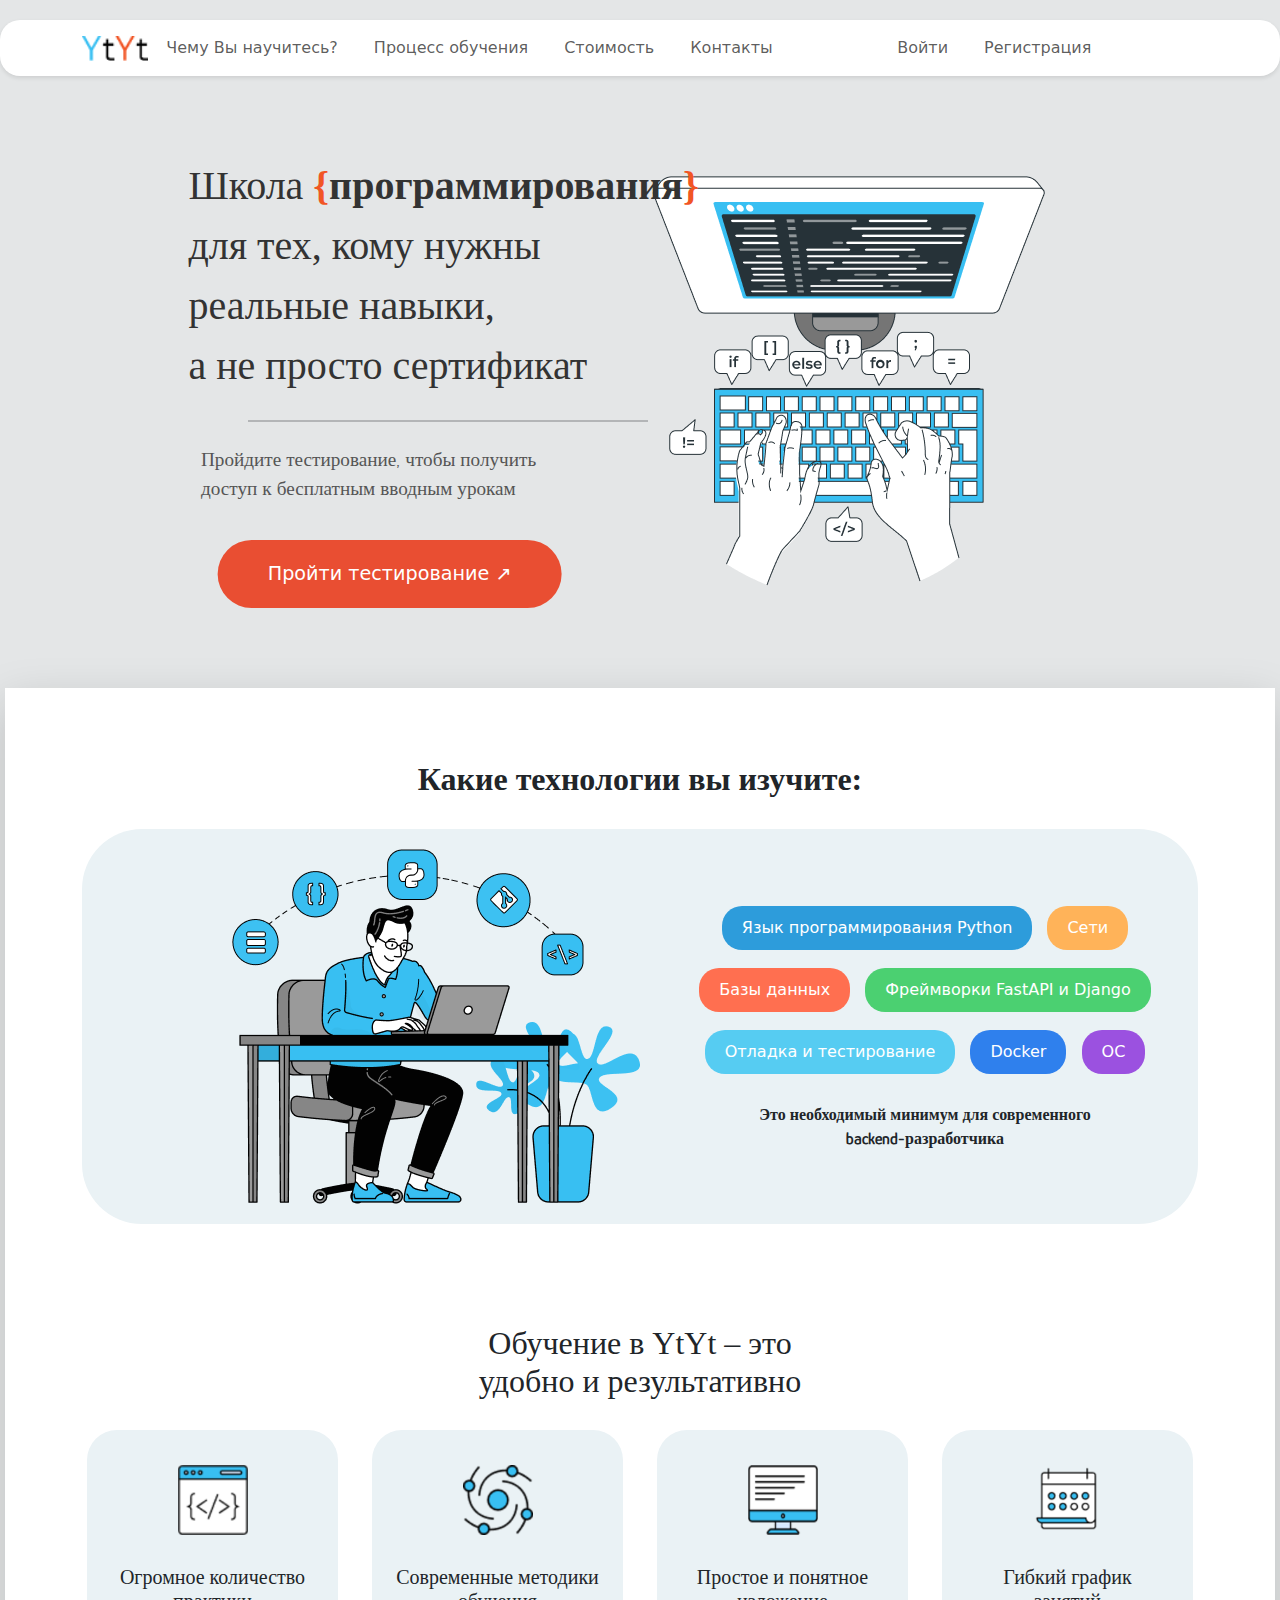
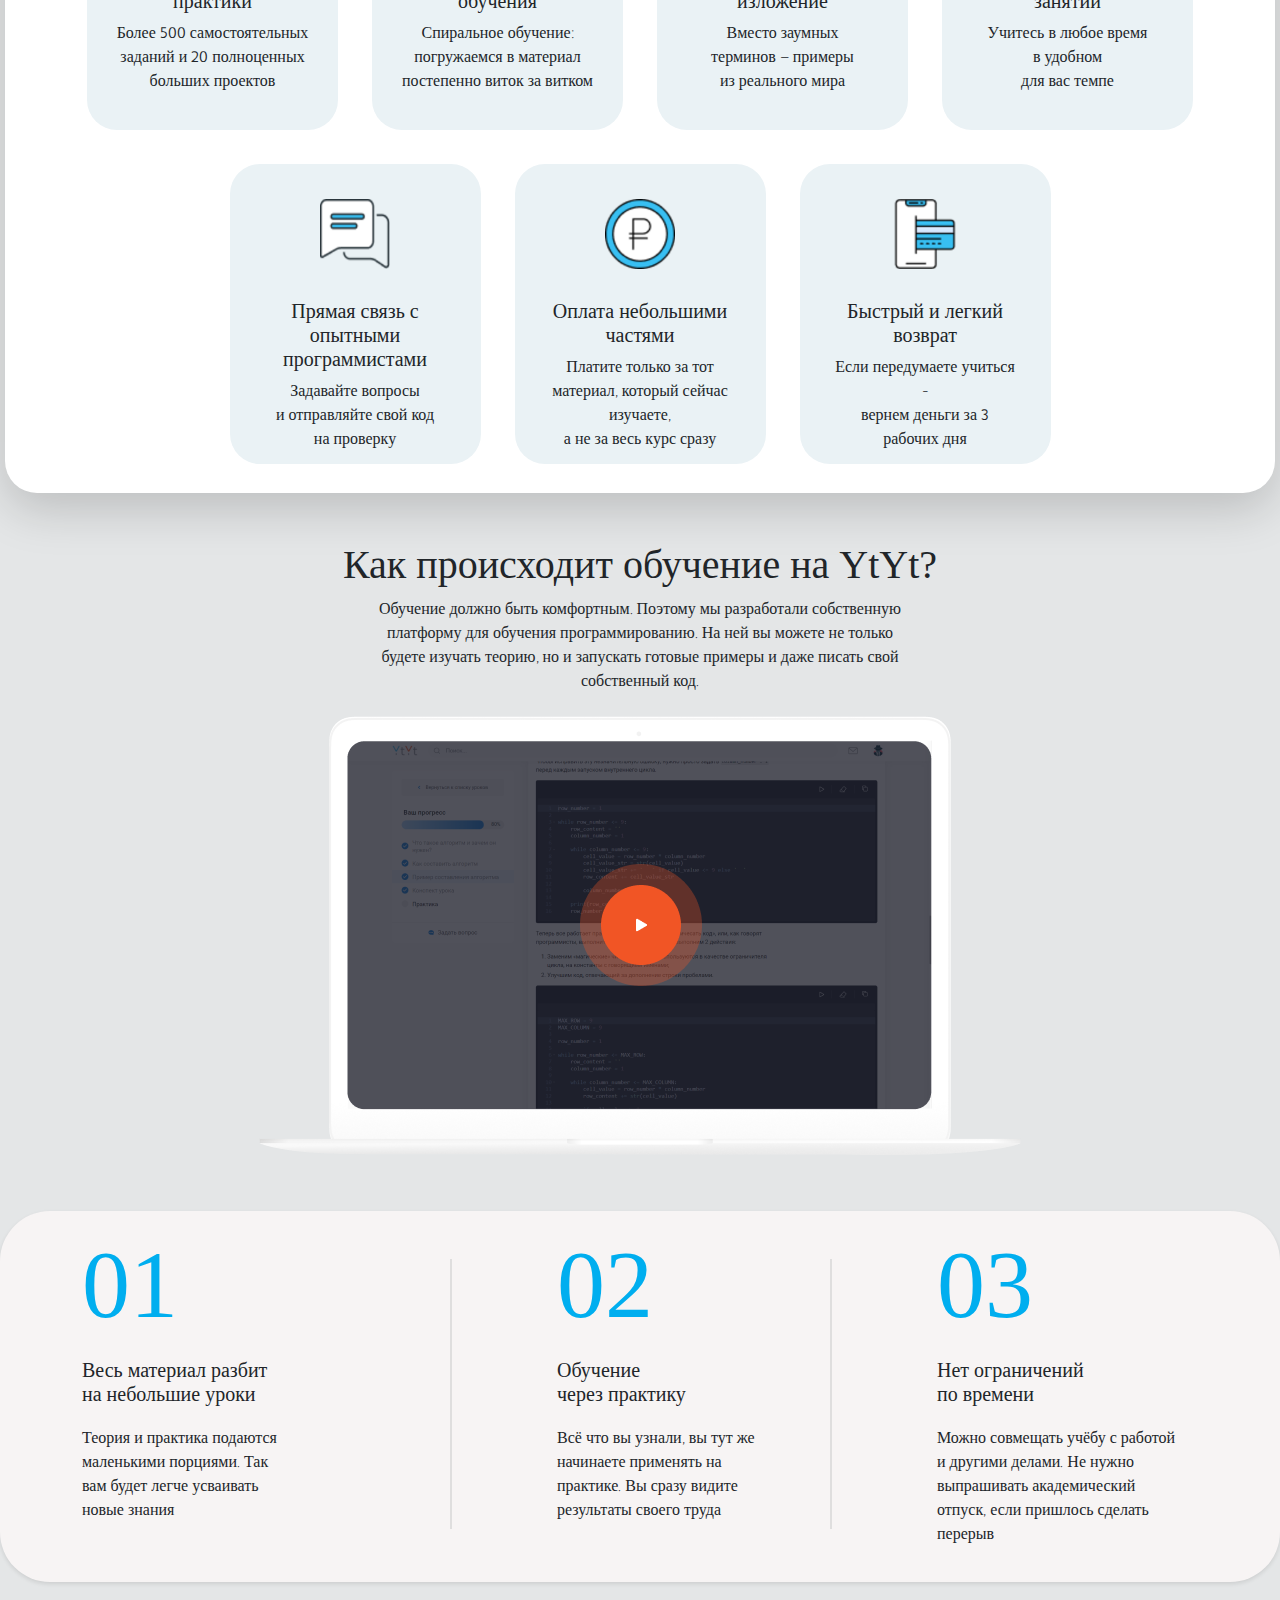
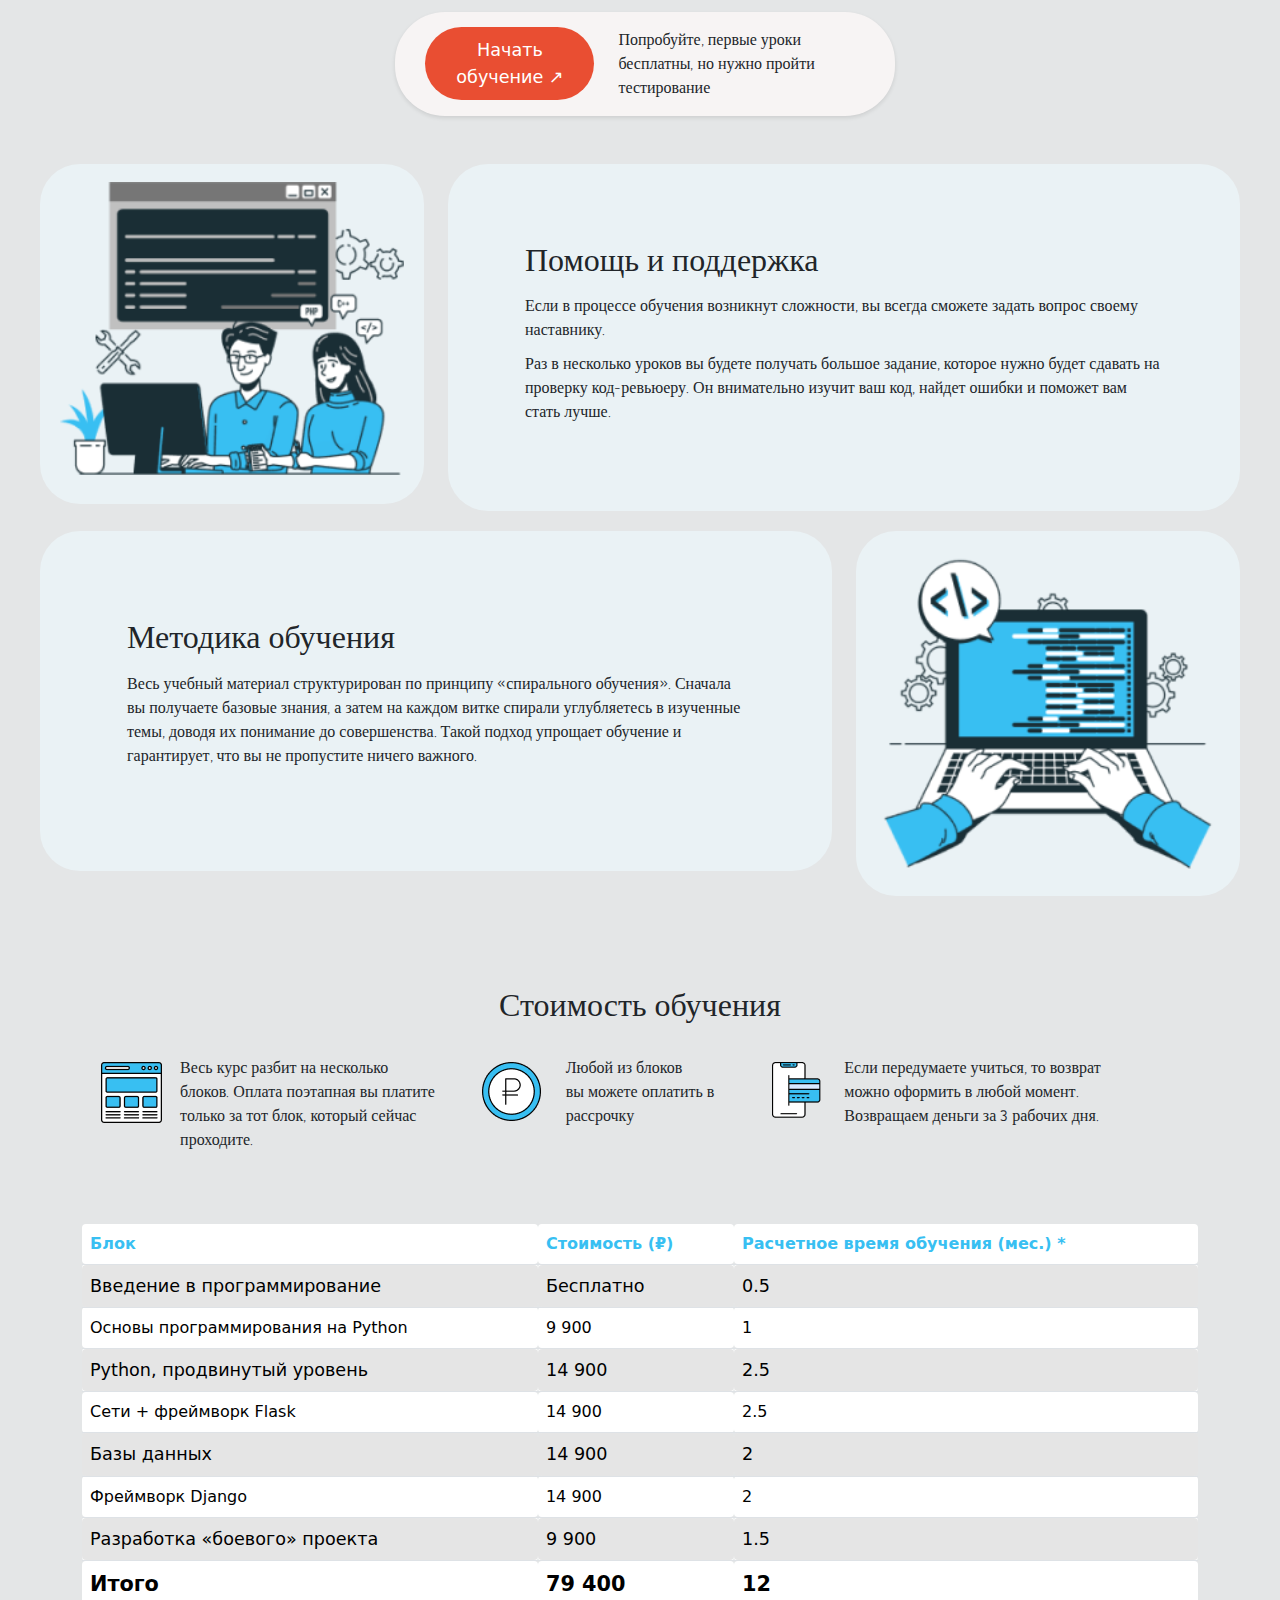
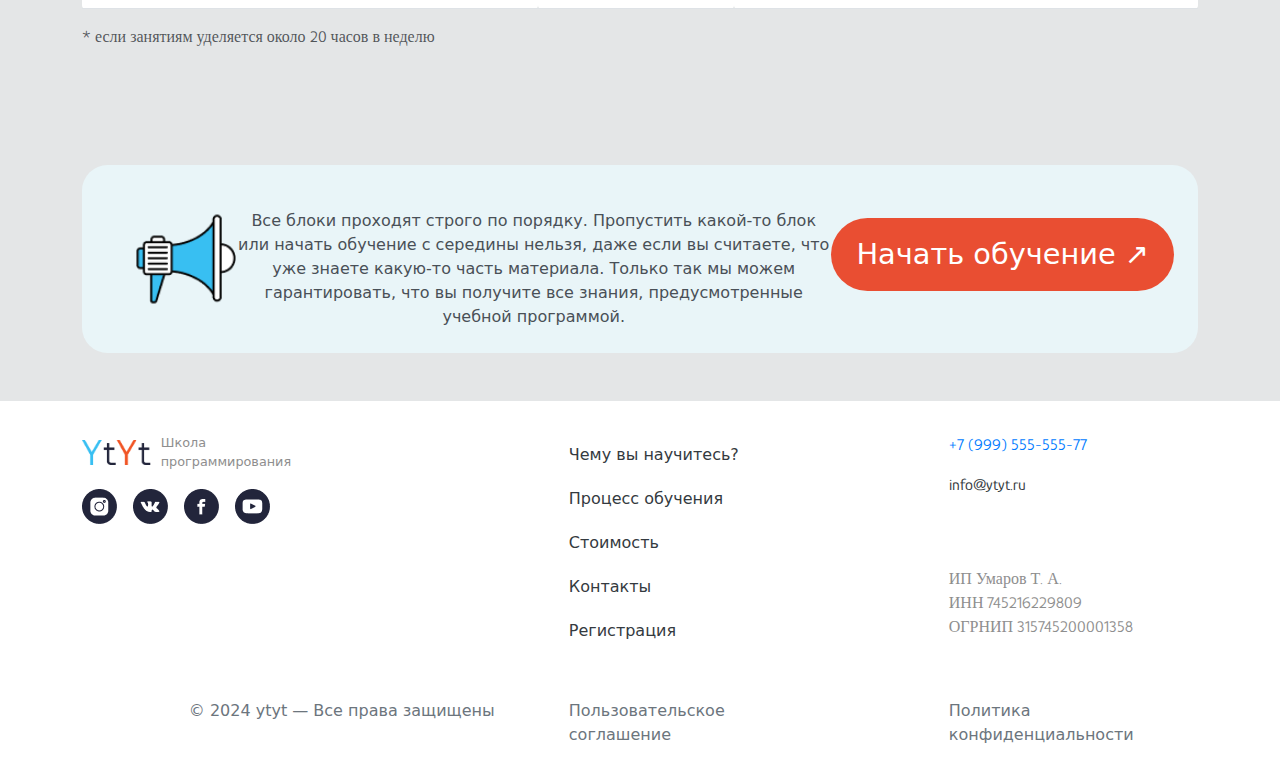
==== commit 837950a4: "Add files via upload" ====
--- a/index.html
+++ b/index.html
@@ -47,10 +47,10 @@
           </nav>
 <main>
     <div class="row">
-    <section class="hero col-md-6">
-        <h2>Школа <span style="font-weight: bold;"><span style="color:#F15525">{</span>программирования<span style="color:#F15525">}</span></span> <br>для тех, кому нужны<br> реальные навыки, <br>а не просто сертификат</h2>
+    <section class="hero col-6">
+        <h2 class="align-items-center text-center text-md-start">Школа <span style="font-weight: bold;"><span style="color:#F15525">{</span>программирования<span style="color:#F15525">}</span></span> <br>для тех, кому нужны<br> реальные навыки, <br>а не просто сертификат</h2>
         <hr class="divider">
-        <p>Пройдите тестирование, чтобы получить <br> доступ к бесплатным вводным урокам</p>
+        <p class="align-items-center text-center text-md-start">Пройдите тестирование, чтобы получить <br> доступ к бесплатным вводным урокам</p>
         <a href="" class="btn1" data-bs-toggle="modal" data-bs-target="#exampleModal">Пройти тестирование ↗</a>
     </section>
     <div class="image-container col-md-4">
@@ -182,36 +182,37 @@
                 </div>
             </div>
         </div>
-    
-<div class="shadow-lg p-4 mb-5 bg-body rounded-bottom-5"  style="margin-left: 5px; margin-right: 5px;">
-    <div class="container">
-<h2 class="text-center mt-5" style="font-weight: bold; margin-bottom: 30px;">Какие технологии вы изучите:</h2>
-<div class="fon2">
-<div class="row">
-<div class="container text-center col-md-6" style="margin-top: 40px;">
-    <div>
-      <img src="images/Group_1175.png" alt="технологии">
-    </div>
-</div>
-<div class="container mt-5 px-5 col-md-6">
-    <div class="mt-4">
-        <span class="tech-bubble bg-python">Язык программирования Python</span>
-        <span class="tech-bubble bg-seti">Сети</span>
-    </div>
-    <div class="mt-2">
-        <span class="tech-bubble bg-db">Базы данных</span>
-        <span class="tech-bubble bg-framework">Фреймворки FastAPI и Django</span>
-    </div>
-    <div class="mt-2">
-        <span class="tech-bubble bg-debug">Отладка и тестирование</span>
-        <span class="tech-bubble bg-docker">Docker</span>
-        <span class="tech-bubble bg-os">ОС</span>
-    </div>
-    <p class="mt-4" style="font-weight: bold;">Это необходимый минимум для современного <Br>backend-разработчика</p>
-</div>
-</div>
-</div>
-</div>
+
+        <div class="shadow-lg p-4 mb-5 bg-body rounded-bottom-5 boody" style="margin-left: 5px; margin-right: 5px;">
+            <div class="container">
+                <h2 class="text-center mt-5" style="font-weight: bold; margin-bottom: 30px;">Какие технологии вы изучите:</h2>
+                <div class="fon2">
+                    <div class="row">
+                        <div class="container text-center col-md-6" style="margin-top: 20px; margin-bottom: 20px;">
+                            <div class="logo-body">
+                                <img src="images/Group_1175.png" alt="технологии">
+                            </div>
+                        </div>
+                        <div class="container mt-5 px-5 col-md-6 text-center">
+                            <div class="mt-4">
+                                <span class="tech-bubble bg-python">Язык программирования Python</span>
+                                <span class="tech-bubble bg-seti">Сети</span>
+                            </div>
+                            <div class="mt-2">
+                                <span class="tech-bubble bg-db">Базы данных</span>
+                                <span class="tech-bubble bg-framework">Фреймворки FastAPI и Django</span>
+                            </div>
+                            <div class="mt-2">
+                                <span class="tech-bubble bg-debug">Отладка и тестирование</span>
+                                <span class="tech-bubble bg-docker">Docker</span>
+                                <span class="tech-bubble bg-os">ОС</span>
+                            </div>
+                            <p class="mt-4" style="font-weight: bold; text-align: center">Это необходимый минимум для современного <br>backend-разработчика</p>
+                        </div>
+                    </div>
+                </div>
+            </div>
+
 
     <div class="container mt-5">
         <h2 class="text-center">Обучение в YtYt – это <br>удобно и результативно</h2>
@@ -269,7 +270,7 @@
             </div>
         </div>
     </div>
-
+        </div>
 
 <div class="container mt-5">
     <h1 class="text-center">Как происходит обучение на YtYt?</h1>
@@ -305,27 +306,26 @@
     </div>
 </div>
 </div>
-</div>
-    
-    
-<div class="fon4 mx-auto">
-    <div class="container d-flex flex-column align-items-center justify-content-center">
-<div class="row">
-<div class="text-center mt-5 col-md-6">
-    <a href="#test" class="btn2" data-bs-toggle="modal" data-bs-target="#exampleModal">Начать обучение ↗</a>
-</div>
-<div class="tt mt-4 col-md-6">
-<p class="mx-3" style="font-weight: bold;">Попробуйте, первые уроки<br> бесплатны, но нужно пройти<br> тестирование</p>
-</div>
-</div>
-    </div>
-</div>
+
+
+        <div class="fon4 mx-auto">
+            <div class="container d-flex flex-column align-items-center justify-content-center">
+                <div class="row align-items-center text-center text-md-start">
+                    <div class="col-md-5 mb-2 mb-md-0">
+                        <a href="#test" class="btn2 btn-primary" data-bs-toggle="modal" data-bs-target="#exampleModal">Начать обучение ↗</a>
+                    </div>
+                    <div class="col-md-7">
+                        <p class="mx-auto my-3">Попробуйте, первые уроки <br>бесплатны, но нужно пройти <br>тестирование</p>
+                    </div>
+                </div>
+            </div>
+        </div>
 
 <div class="wrapper mt-5">
     <div class="row">
         <div class="col-md-4">
             <div class="custom-card">
-                <div class="image-container2 mx-auto" style="width: 300px; margin-top: 30px; margin-right: 10px;">
+                <div class="image-container2 mx-auto" style=" margin-top: 30px; margin-right: 10px;">
                     <img src="images/codde.png" alt="code">
                 </div>
             </div>
@@ -347,7 +347,7 @@
         </div>
         <div class="col-md-4">
             <div class="custom-card">
-                <div class="image-container2 mx-auto" style="width: 320px; margin-top: 55px; margin-right: 10px;">
+                <div class="image-container2 mx-auto" style=" margin-top: 55px; margin-right: 10px;">
                     <img src="images/computer.png" alt="computer">
                 </div>
             </div>
@@ -444,7 +444,7 @@
         <div class="info-text mx-auto text-content">
             Все блоки проходят строго по порядку. Пропустить какой-то блок<br> или начать обучение с середины нельзя, даже если вы считаете, что<br> уже знаете какую-то часть материала. Только так мы можем<br> гарантировать, что вы получите все знания, предусмотренные<br> учебной программой.
         </div>
-        <a href="#test" class="btn2" data-bs-toggle="modal" data-bs-target="#exampleModal">Начать обучение ↗</a>
+        <a href="#test" class="btn3" data-bs-toggle="modal" data-bs-target="#exampleModal">Начать обучение ↗</a>
     </div>
 </div>
 
@@ -454,14 +454,14 @@
             <div class="col-md-4">
                 <a href="index.html" title="header-page" style="text-decoration: none" class="logo">
                     <img src="images/logo2.png" alt="logo-footer">
-                    <div style="margin-left: 10px; font-size: 0.9rem; color: #8E8E8E;">Школа<br>программирования</div>
+                    <div style="margin-left: 10px; font-size: 0.8rem; color: #8E8E8E;">Школа <br>программирования</div>
                 </a>
                 <div class="social-icons mt-3">
                     <a href="" rel="noopener noreferrer" target="_blank" data-bs-toggle="modal" data-bs-target="#NonePage"><img src="images/socseti.png" alt="socseti"></a>
                 </div>
             </div>
             <div class="col-md-4">
-                <div class="footer-links" style="margin-left: 200px;" >
+                <div class="footer-links" style="margin-top: 10px">
                     <a href="" data-bs-toggle="modal" data-bs-target="#NonePage">Чему вы научитесь?</a>
                     <a href="" rel="noopener noreferrer" style="margin-top: 20px;" data-bs-toggle="modal" data-bs-target="#NonePage">Процесс обучения</a>
                     <a href="" rel="noopener noreferrer" style="margin-top: 20px;" data-bs-toggle="modal" data-bs-target="#NonePage">Стоимость</a>
@@ -470,7 +470,7 @@
                 </div>
             </div>
             <div class="col-md-4" style="margin-bottom: 20px;">
-                <div class="contact-info" style="margin-left: 200px;">
+                <div class="contact-info">
                     <p><a href="tel:+79995555577" class="phone">+7 (999) 555-555-77</a></p>
                     <p><a href="mailto:info@ytyt.ru" class="email">info@ytyt.ru</a></p>
                     <p style="margin-top: 70px;">ИП Умаров Т. А.<br>ИНН 745216229809<br>ОГРНИП 315745200001358</p>
--- a/style.css
+++ b/style.css
@@ -1,6 +1,7 @@
-@media only screen and (min-width: 412px) {
+@media (max-width: 320px) {
     nav{
-        width: 500px;
+        transform: none;
+        width: 320px;
     }
      .background1{
         margin-top: 10px;
@@ -20,15 +21,108 @@
         margin-top: 10px;
         margin-left: 0;
         margin-bottom: 100px;
-    }
+    }  
     .divider{
-        transform: translate(70%, 0);
+        display: none;
     }
     .hero a{
-        margin-left: 80px;
-    }
-}
-@media only screen and (min-width: 766px) {
+       transform: none;
+        margin-left: 60px;
+    }
+    .hero p{
+        font-size: 1em;
+        margin-right: 110px;
+        text-align: center;
+    }
+    .hero h2{
+        font-size: 1em;
+        margin-right: 110px;
+        text-align: center;
+    }
+    .logo-body img{
+        display: none;
+    }
+    .boody{
+        transform: translate(5%, 0); width: 300px;
+    }
+    .play-button img{
+        width: 320px;
+    }
+    .fon3{
+        transform: translate(15%, 0);
+    }
+    .fon3{
+        width: 250px;
+    }
+    br{
+        display: none;
+    }
+    .btn2{
+        font-size: 1em;
+        margin-top: 10px;
+    }
+    .tt{
+        margin-left: -50px;
+        font-size: 1em;
+    }
+    .table{
+        width: 100px;
+    }
+    .image-container img{
+        width: 300px;
+        margin-left: -50px;
+    }
+    .feature-box {
+        margin-bottom: 20px;
+    }
+    .col-md-6:last-child {
+        margin-left: auto;
+        margin-right: auto;
+    }
+    .row {
+        flex-direction: column;
+    }
+    .col-md-6 {
+        width: 100%;
+    }
+    .text-md-start {
+        text-align: center;
+    }
+    .tech-bubble {
+        display: block;
+        width: 100%;
+        margin: 10px 0;
+    }
+    .fon4{
+        flex-direction: column;
+        text-align: center;
+        font-size: 0.85rem;
+    }
+    .info-text {
+        font-size: 14px;
+    }
+    .content-container .text-content {
+        flex-direction: column;
+        text-align: center;
+    }
+    .content-container {
+        flex-direction: column;
+        text-align: center;
+    }
+    .video-container{
+        padding-top: 250px;
+    }
+    .wrapper{
+        transform: none;
+    }
+}
+@media (max-width: 768px) {
+    nav{
+        width: 650px;
+    }
+    .divider{
+        display: none;
+    }
     .background1{
         margin-top: 10px;
     }
@@ -47,13 +141,53 @@
     br h1, br p{
         display: none;
     }
-    .image-container {
+    .image-container{
+        margin-left: 30px;
+    }
+    .image-container2{
         margin-top: 10px;
-        margin-left: 100px;
-        margin-bottom: 100px;
+        margin-right: 100px;
+        margin-bottom: 10px;
+        width: 300px;
     }
     .tt{
         margin-left: 140px;
+    }
+    .logo-body{
+        transform: none;
+        margin-right: 490px;
+        margin-top: 80px;
+    }
+    .logo-body img{
+       width: 400px;
+    }
+    .hero a{
+        margin-left: 60px;
+        text-align: center;
+    }
+    .hero p{
+        font-size: 1em;
+        text-align: center;
+    }
+    .hero h2{
+        font-size: 1em;
+        text-align: center;
+    }
+    .custom-card2, .custom-card{
+        max-width: 430px;
+    }
+    .hero{
+        transform: translate(40%, 0);
+    }
+    br{
+        display: none;
+    }
+    .btn2{
+        font-size: 1em;
+        margin-top: 10px;
+    }
+    .wrapper{
+        transform: translate(25%, 0);
     }
 }
 @media only screen and (min-width: 1439px) {
@@ -79,7 +213,6 @@
         margin-left: 200px;
         margin-bottom: 100px;
     }
-   
 }
 @font-face {
     font-family: Gilroy;
@@ -90,9 +223,15 @@
     src: url(fonts/glory-regular.ttf);
 }
 
+.logo-body{
+    max-width: 50px;
+    transform: translate(300%, 0);
+}
 
 .tt{
-    text-align: start;
+    text-align: center;
+    transform: translate(13%, 0);
+    font-size: 1.3rem;
 }
 
 h1, h2, h3, h4, h5{
@@ -149,9 +288,9 @@
     font-size: 2.5em;
     color: #333;
     line-height: 1.5;
+    left: 50%;
     text-align: left;
-    left: 50%;
-    transform: translate(52%, 0);
+    transform: translate(30%, 0);
 }
 
 .highlight {
@@ -162,9 +301,8 @@
     font-size: 1.2em;
     color: #555;
     margin-top: 20px;
-    text-align: left;
     left: 50%;
-    transform: translate(52%, 0);
+    transform: translate(32%, 0);
 }
 .hero a {
     font-size: 1.2em;
@@ -180,14 +318,13 @@
     text-decoration: none;
     border-radius: 50px;
     font-size: 1.1em;
-    transform: translate(52%, 0);
+    transform: translate(22%, 0);
 }
 
 .image-container {
     margin-top: 100px;
     padding-top: 100px;
     left: 50%;
-    transform: translate(20%, 0);
 }
 
 .hero img {
@@ -220,7 +357,7 @@
     width: 100%;
     max-width: 400px;
     left: 50%;
-    transform: translate(122%, 0);
+    transform: translate(62%, 0);
   }
 
   .tech-bubble {
@@ -337,32 +474,38 @@
 }
 .btn2{
     display: inline-block;
-    padding: 15px 25px;
+    padding: 10px 20px;
     background-color: #e94e32;
     color: #fff;
     text-decoration: none;
     border-radius: 50px;
-    font-size: 1.4em;
+    font-size: 1.1rem;
+    text-align: center;
+}
+.btn3{
+    display: inline-block;
+    padding: 15px 25px; 
+    background-color: #e94e32;
+    color: #fff;
+    text-decoration: none;
+    border-radius: 50px;
+    font-size: 1.8em;
     margin-bottom: 10px;
 }
 .fon3{
     background-color: #f7f4f4;
     border-radius: 50px;
-    margin-left: 100px;
-    margin-right: 100px;
     box-shadow: 0 2px 4px rgba(0,0,0,0.1);
 }
 .fon4{
     justify-content: center;
     background-color: #f7f4f4;
-    border-radius: 100px;
-    margin-left: 400px;
-    margin-right: 400px;
+    border-radius: 50px;
+    transform: translate(1%, 0);
     margin-top: 30px;
-    margin-bottom: 30px;
     box-shadow: 0 2px 4px rgba(0,0,0,0.1);
-    padding: 20px;
-    max-width: 800px;
+    max-width: 500px;
+    background-position: center;
 }
 .border-line {
     border-left: 2px solid #dfdede;
@@ -471,7 +614,7 @@
     font-size: 1rem;
     color: #495057;
     font-weight: normal;
-    font-size: 1rem;
+    margin-top: 20px;
 }
 
 .footer {
@@ -503,12 +646,14 @@
     display: block;
     margin-bottom: 0.5rem;
     text-decoration: none;
+    transform: translate(30%, 0);
 }
 .footer .footer-links a:hover {
     color: #007bff;
 }
 .footer .contact-info {
     color: #8E8E8E;
+    transform: translate(30%, 0);
 }
 .footer .contact-info a.phone {
     color: #007bff;
@@ -527,7 +672,7 @@
 .footer .bottom-footer {
     color: #6c757d;
     text-align: start;
-    margin-left: 100px;
+    transform: translate(30%, 0);
 }
 .footer .bottom-footer a {
     color: #6c757d;
@@ -592,6 +737,7 @@
 .content-container {
     text-align: center;
     margin-top: 20px;
+    max-width: 1200px;
 }
 .content-container img {
     max-width: 100%;
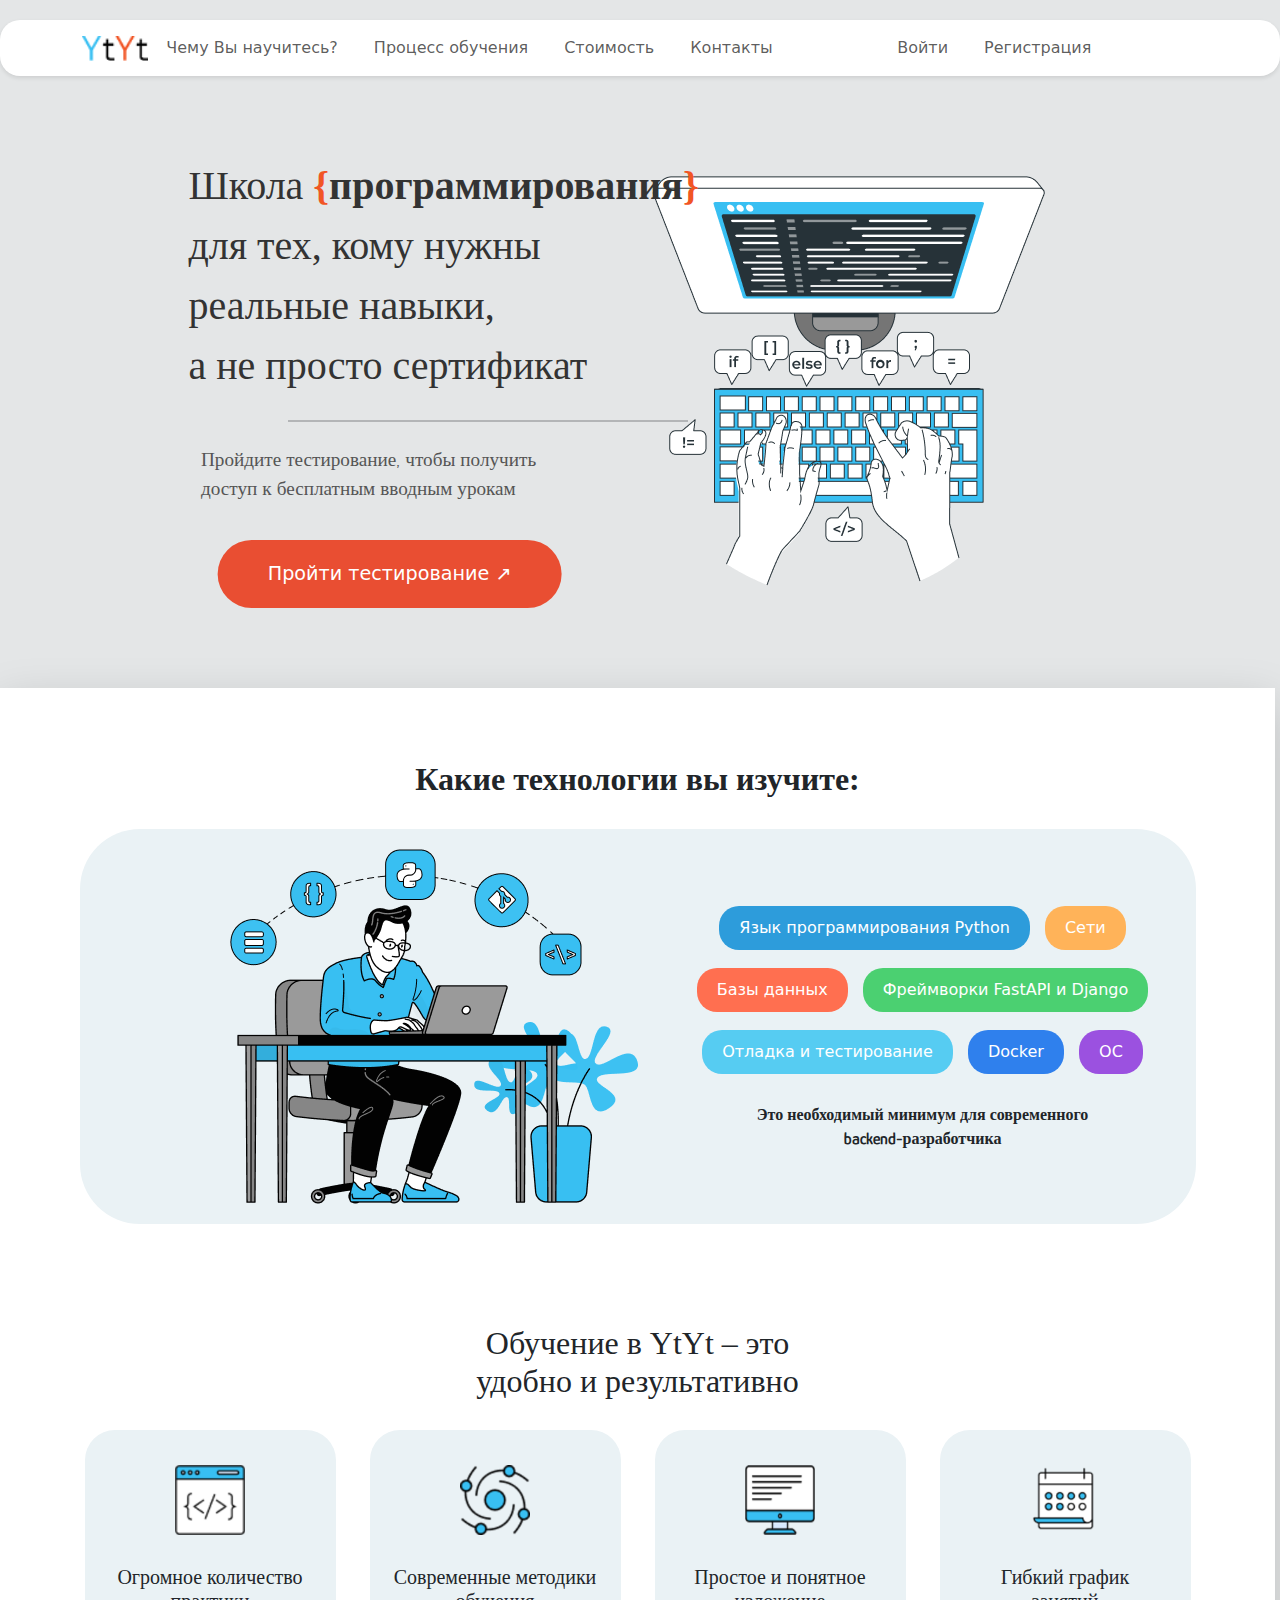
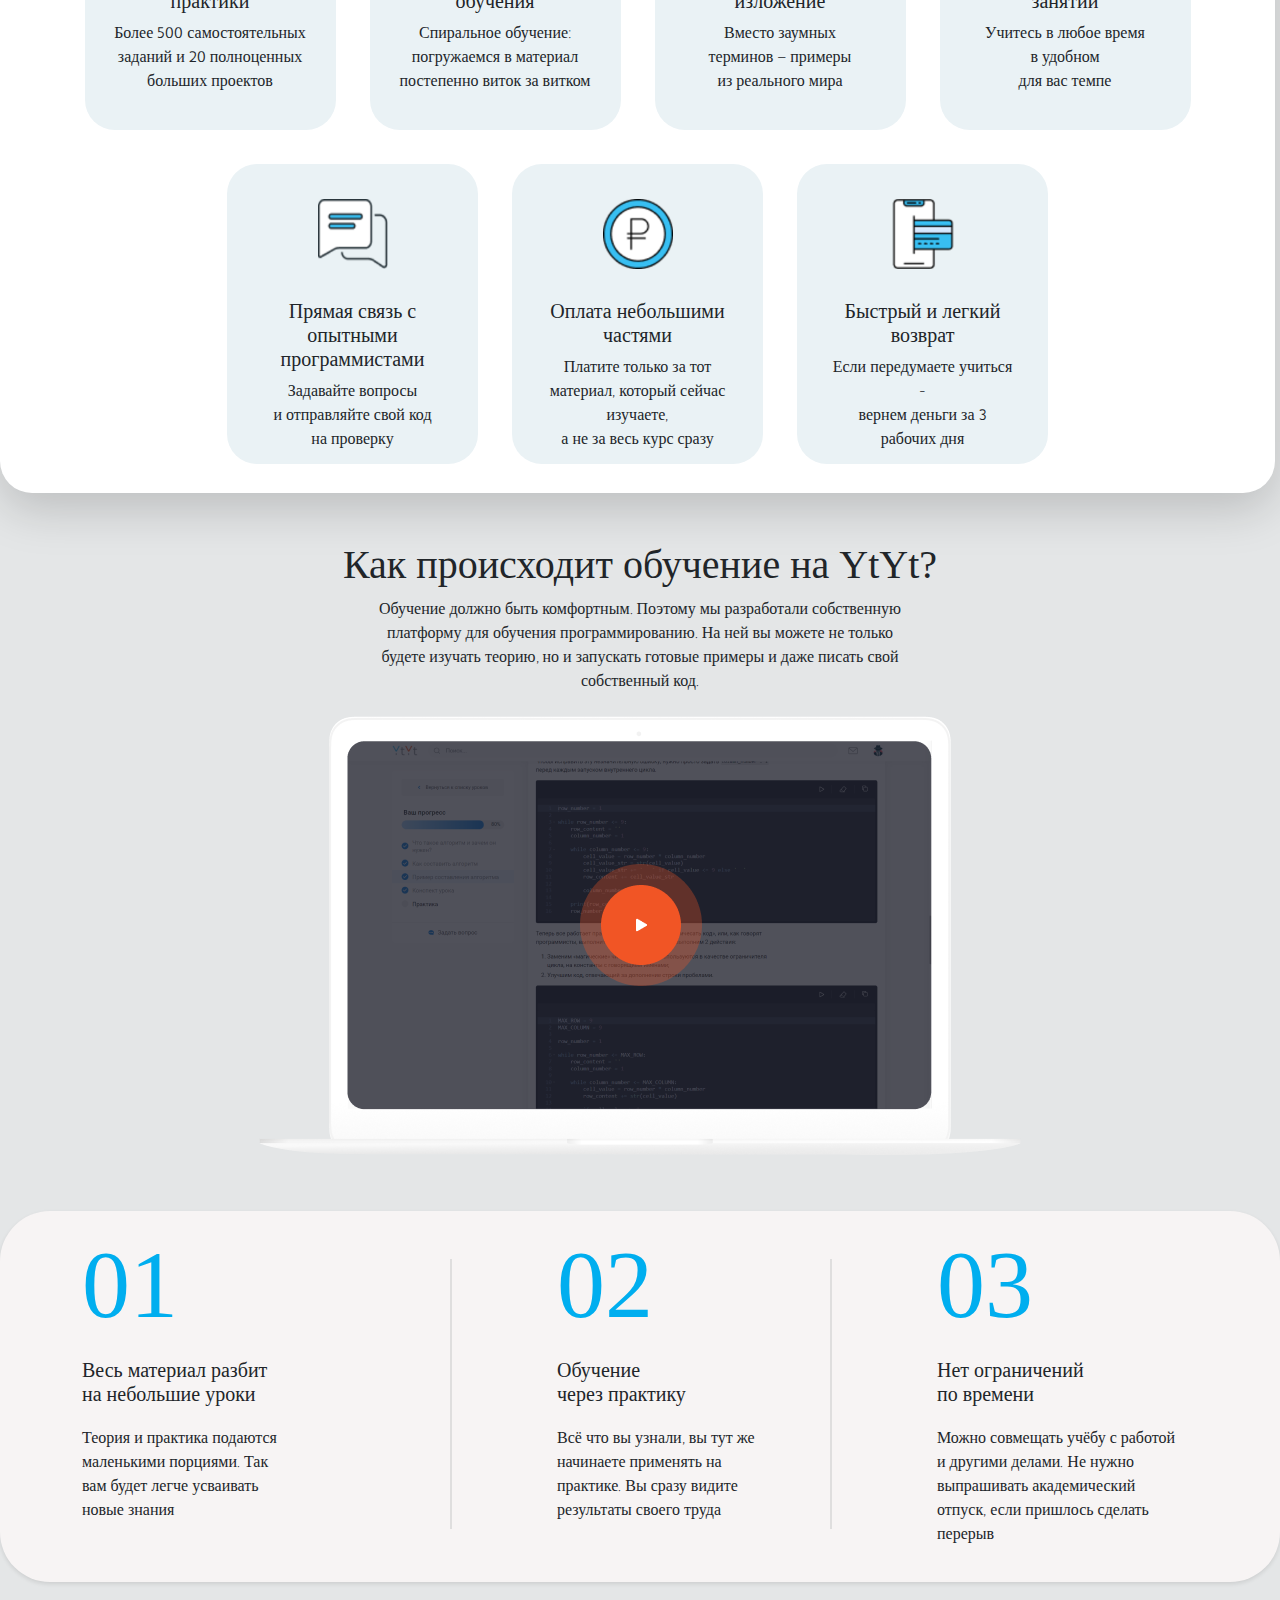
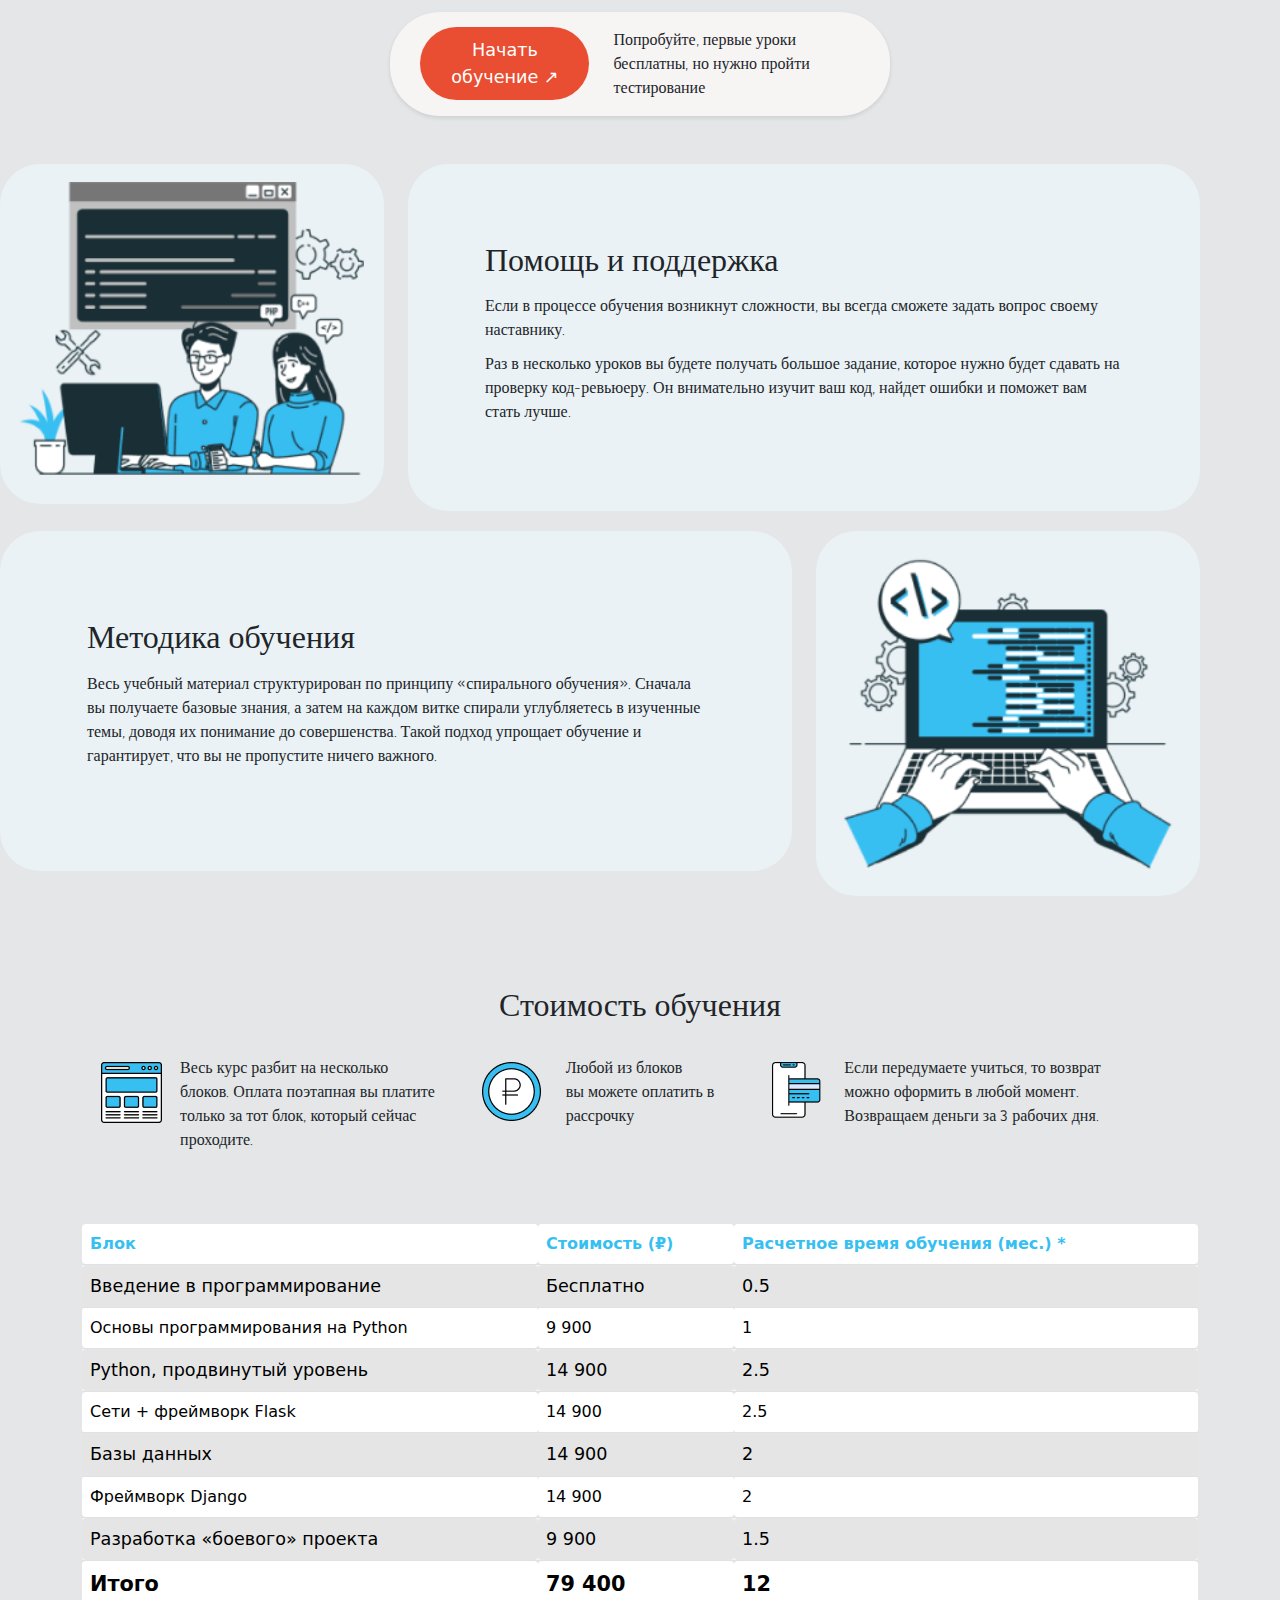
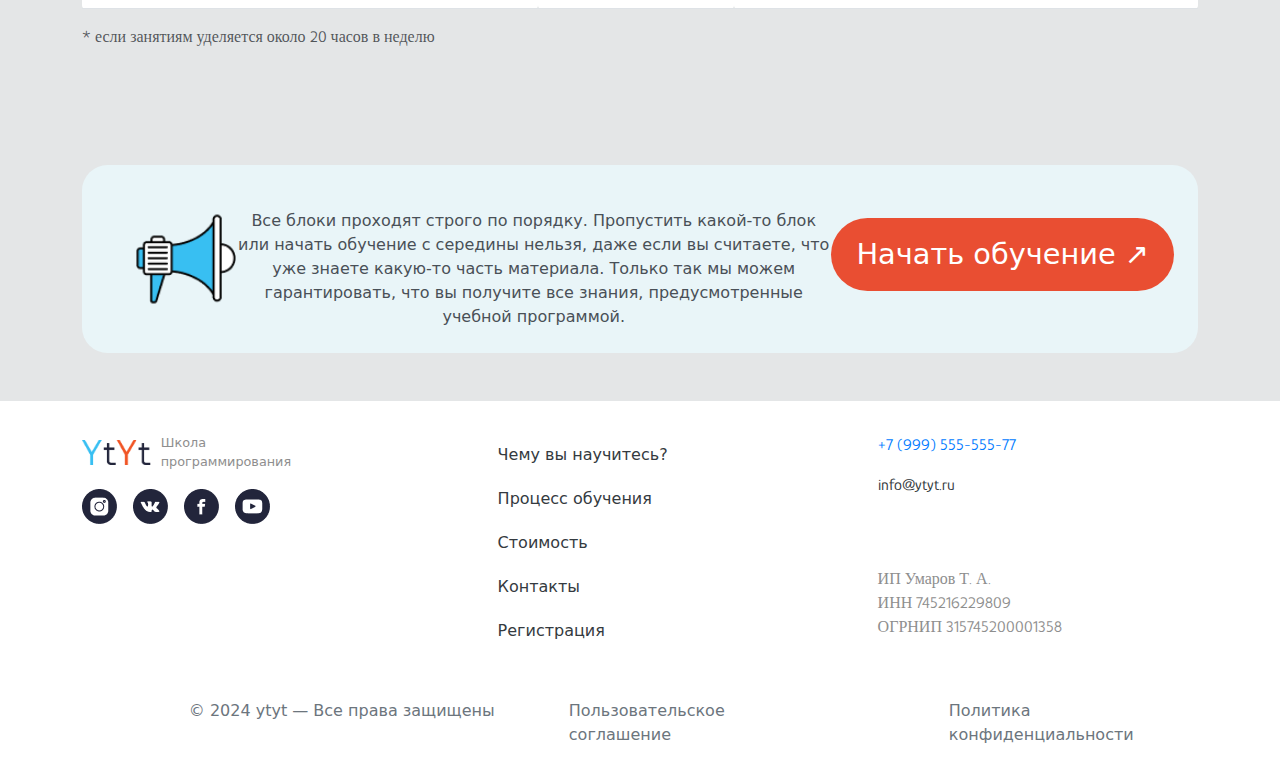
==== commit bab3ce16: "Add files via upload" ====
--- a/index.html
+++ b/index.html
@@ -183,7 +183,7 @@
             </div>
         </div>
 
-        <div class="shadow-lg p-4 mb-5 bg-body rounded-bottom-5 boody" style="margin-left: 5px; margin-right: 5px;">
+        <div class="shadow-lg p-4 mb-5 bg-body rounded-bottom-5 boody" style=" margin-right: 5px;">
             <div class="container">
                 <h2 class="text-center mt-5" style="font-weight: bold; margin-bottom: 30px;">Какие технологии вы изучите:</h2>
                 <div class="fon2">
@@ -273,8 +273,8 @@
         </div>
 
 <div class="container mt-5">
-    <h1 class="text-center">Как происходит обучение на YtYt?</h1>
-    <p class="text-center">Обучение должно быть комфортным. Поэтому мы разработали собственную <br>платформу для обучения программированию. На ней вы можете не только<br> будете изучать теорию, но и запускать готовые примеры и даже писать свой<br> собственный код.</p>
+    <h1 class="dr2 text-center">Как происходит обучение на YtYt?</h1>
+    <p class="dr2 text-center">Обучение должно быть комфортным. Поэтому мы разработали собственную <br>платформу для обучения программированию. На ней вы можете не только<br> будете изучать теорию, но и запускать готовые примеры и даже писать свой<br> собственный код.</p>
     <div class="video-container">
         <div class="video-placeholder" onclick="playVideo()">
             <div class="play-button"><img src="images/Group_1178.png" alt="play-button"></div>
@@ -355,13 +355,13 @@
     </div>
 </div>
 
-<div class="container">
+<div class="container hhd">
     <div class="row">
         <div class="col-12 text-center" style="margin-top: 70px;">
-            <h2>Стоимость обучения</h2>
-        </div>
-    </div>
-<div class="row" style="padding-top: 15px;">
+            <h2 class="h2d">Стоимость обучения</h2>
+        </div>
+    </div>
+<div class="row h2d" style="padding-top: 15px;">
     <div class="col-md-1 d-flex flex-column align-items-center my-2" style="padding-left: 40px; padding-top: 6px;">
         <img src="images/calendar2.png" alt="calendar">
     </div>
@@ -435,7 +435,7 @@
         </tr>
         </tbody>
     </table>
-    <p class="text-muted">* если занятиям уделяется около 20 часов в неделю</p>
+    <p class="text-muted d1">* если занятиям уделяется около 20 часов в неделю</p>
 </div>
 
 <div class="container mt-5 py-5">
--- a/style.css
+++ b/style.css
@@ -1,7 +1,6 @@
-@media (max-width: 320px) {
+@media (max-width: 320px){
     nav{
-        transform: none;
-        width: 320px;
+        width: 300px;
     }
      .background1{
         margin-top: 10px;
@@ -13,7 +12,6 @@
     .nav-link2{
         margin-left: 100px;
     }
-    
     br h1, br p{
         display: none;
     }
@@ -27,35 +25,30 @@
     }
     .hero a{
        transform: none;
-        margin-left: 60px;
+        margin-left: 80px;
     }
     .hero p{
+        font-size: 1em;
+        margin-left: 120px;
+        text-align: center;
+    }
+    .hero h2{
+        display: none;
         font-size: 1em;
         margin-right: 110px;
         text-align: center;
     }
-    .hero h2{
-        font-size: 1em;
-        margin-right: 110px;
-        text-align: center;
-    }
     .logo-body img{
         display: none;
     }
     .boody{
-        transform: translate(5%, 0); width: 300px;
+        width: 100%;
     }
     .play-button img{
         width: 320px;
     }
     .fon3{
-        transform: translate(15%, 0);
-    }
-    .fon3{
-        width: 250px;
-    }
-    br{
-        display: none;
+        width: 100%;
     }
     .btn2{
         font-size: 1em;
@@ -65,12 +58,9 @@
         margin-left: -50px;
         font-size: 1em;
     }
-    .table{
-        width: 100px;
-    }
     .image-container img{
-        width: 300px;
-        margin-left: -50px;
+        width: 250px;
+        margin-left: 50px;
     }
     .feature-box {
         margin-bottom: 20px;
@@ -92,11 +82,13 @@
         display: block;
         width: 100%;
         margin: 10px 0;
+        font-size: 0.7rem;
     }
     .fon4{
         flex-direction: column;
         text-align: center;
         font-size: 0.85rem;
+        width: 100%;
     }
     .info-text {
         font-size: 14px;
@@ -114,82 +106,47 @@
     }
     .wrapper{
         transform: none;
-    }
-}
-@media (max-width: 768px) {
-    nav{
-        width: 650px;
-    }
-    .divider{
+        width: 100%;
+    }
+    .custom-card, .custom-card2{
+        width: 310px;
+    }
+    .custom-card2 p, .custom-card2 h2, .custom-card p, .custom-card h2{
+        font-size: 0.9rem;
+        transform: none;
+        text-align: center;
+    }
+    .feature-box p{
+        font-size: 0.75rem;
+    }
+
+    footer{
+        width: 317px;
+    }
+    .info-block {
+        width: 300px;
+    }
+    .footer .contact-info {
+        color: #8E8E8E;
+        transform: none;
+        font-size: 1rem;
         display: none;
     }
-    .background1{
-        margin-top: 10px;
-    }
-    .dd{
-        margin-left: 50px;
-    }
-    .nav-link{
-        margin-left: 0;
-    }
-    .nav-link2{
-        margin-left: 100px;
-    }
-    .hero {
-        margin-left: -150px;
-    }
-    br h1, br p{
+    .footer .bottom-footer {
+        color: #6c757d;
+        text-align: start;
+        transform: none;
         display: none;
-    }
-    .image-container{
-        margin-left: 30px;
-    }
-    .image-container2{
-        margin-top: 10px;
-        margin-right: 100px;
-        margin-bottom: 10px;
-        width: 300px;
-    }
-    .tt{
-        margin-left: 140px;
-    }
-    .logo-body{
+        font-size: 1rem;
+    }
+    .table, .d1{
+        display: none;
+    }
+    .dr2{
         transform: none;
-        margin-right: 490px;
-        margin-top: 80px;
-    }
-    .logo-body img{
-       width: 400px;
-    }
-    .hero a{
-        margin-left: 60px;
-        text-align: center;
-    }
-    .hero p{
-        font-size: 1em;
-        text-align: center;
-    }
-    .hero h2{
-        font-size: 1em;
-        text-align: center;
-    }
-    .custom-card2, .custom-card{
-        max-width: 430px;
-    }
-    .hero{
-        transform: translate(40%, 0);
-    }
-    br{
-        display: none;
-    }
-    .btn2{
-        font-size: 1em;
-        margin-top: 10px;
-    }
-    .wrapper{
-        transform: translate(25%, 0);
-    }
-}
+    }
+}
+
 @media only screen and (min-width: 1439px) {
     nav{
         width: 1150px;
@@ -357,7 +314,7 @@
     width: 100%;
     max-width: 400px;
     left: 50%;
-    transform: translate(62%, 0);
+    transform: translate(72%, 0);
   }
 
   .tech-bubble {
@@ -501,7 +458,6 @@
     justify-content: center;
     background-color: #f7f4f4;
     border-radius: 50px;
-    transform: translate(1%, 0);
     margin-top: 30px;
     box-shadow: 0 2px 4px rgba(0,0,0,0.1);
     max-width: 500px;
@@ -566,7 +522,7 @@
 }
 .wrapper {
     max-width: 1200px;
-    margin: auto;
+
 }
 
 .table {
@@ -646,14 +602,14 @@
     display: block;
     margin-bottom: 0.5rem;
     text-decoration: none;
-    transform: translate(30%, 0);
+    transform: translate(10%, 0);
 }
 .footer .footer-links a:hover {
     color: #007bff;
 }
 .footer .contact-info {
     color: #8E8E8E;
-    transform: translate(30%, 0);
+    transform: translate(10%, 0);
 }
 .footer .contact-info a.phone {
     color: #007bff;
